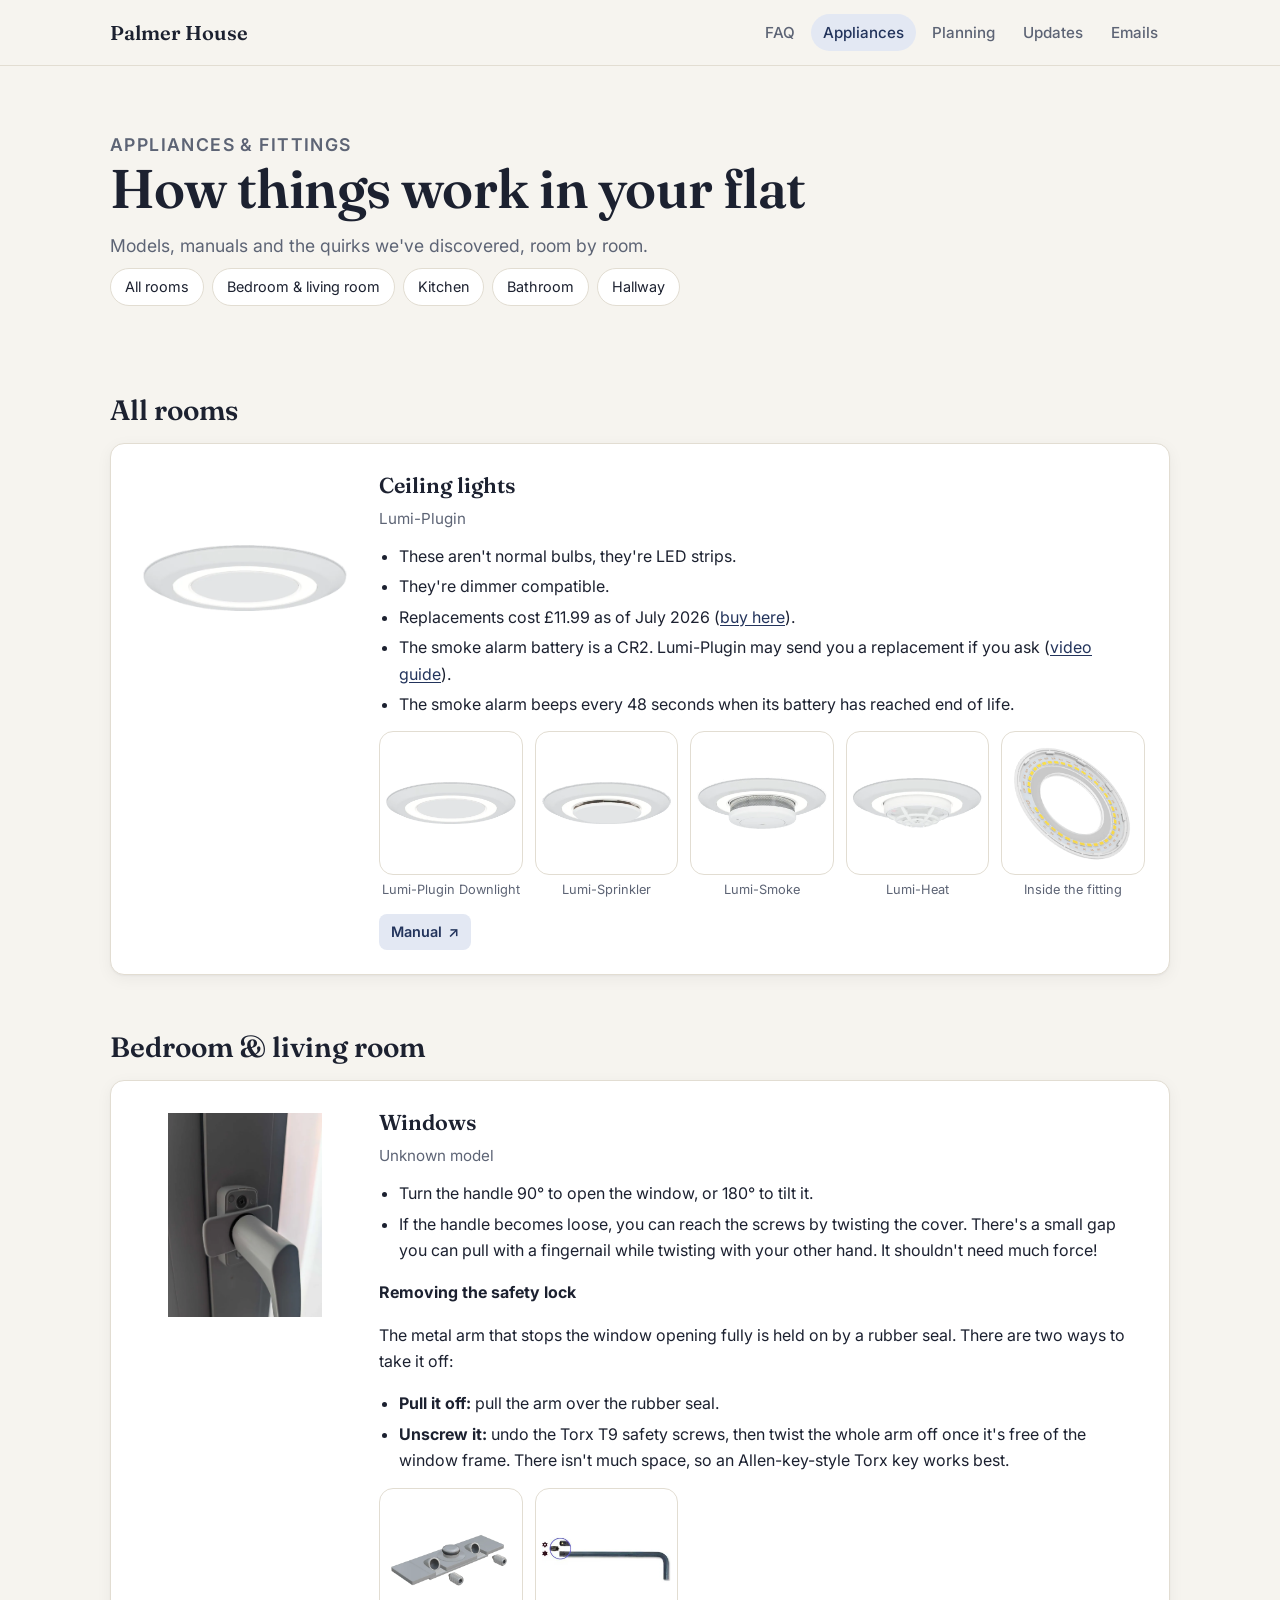
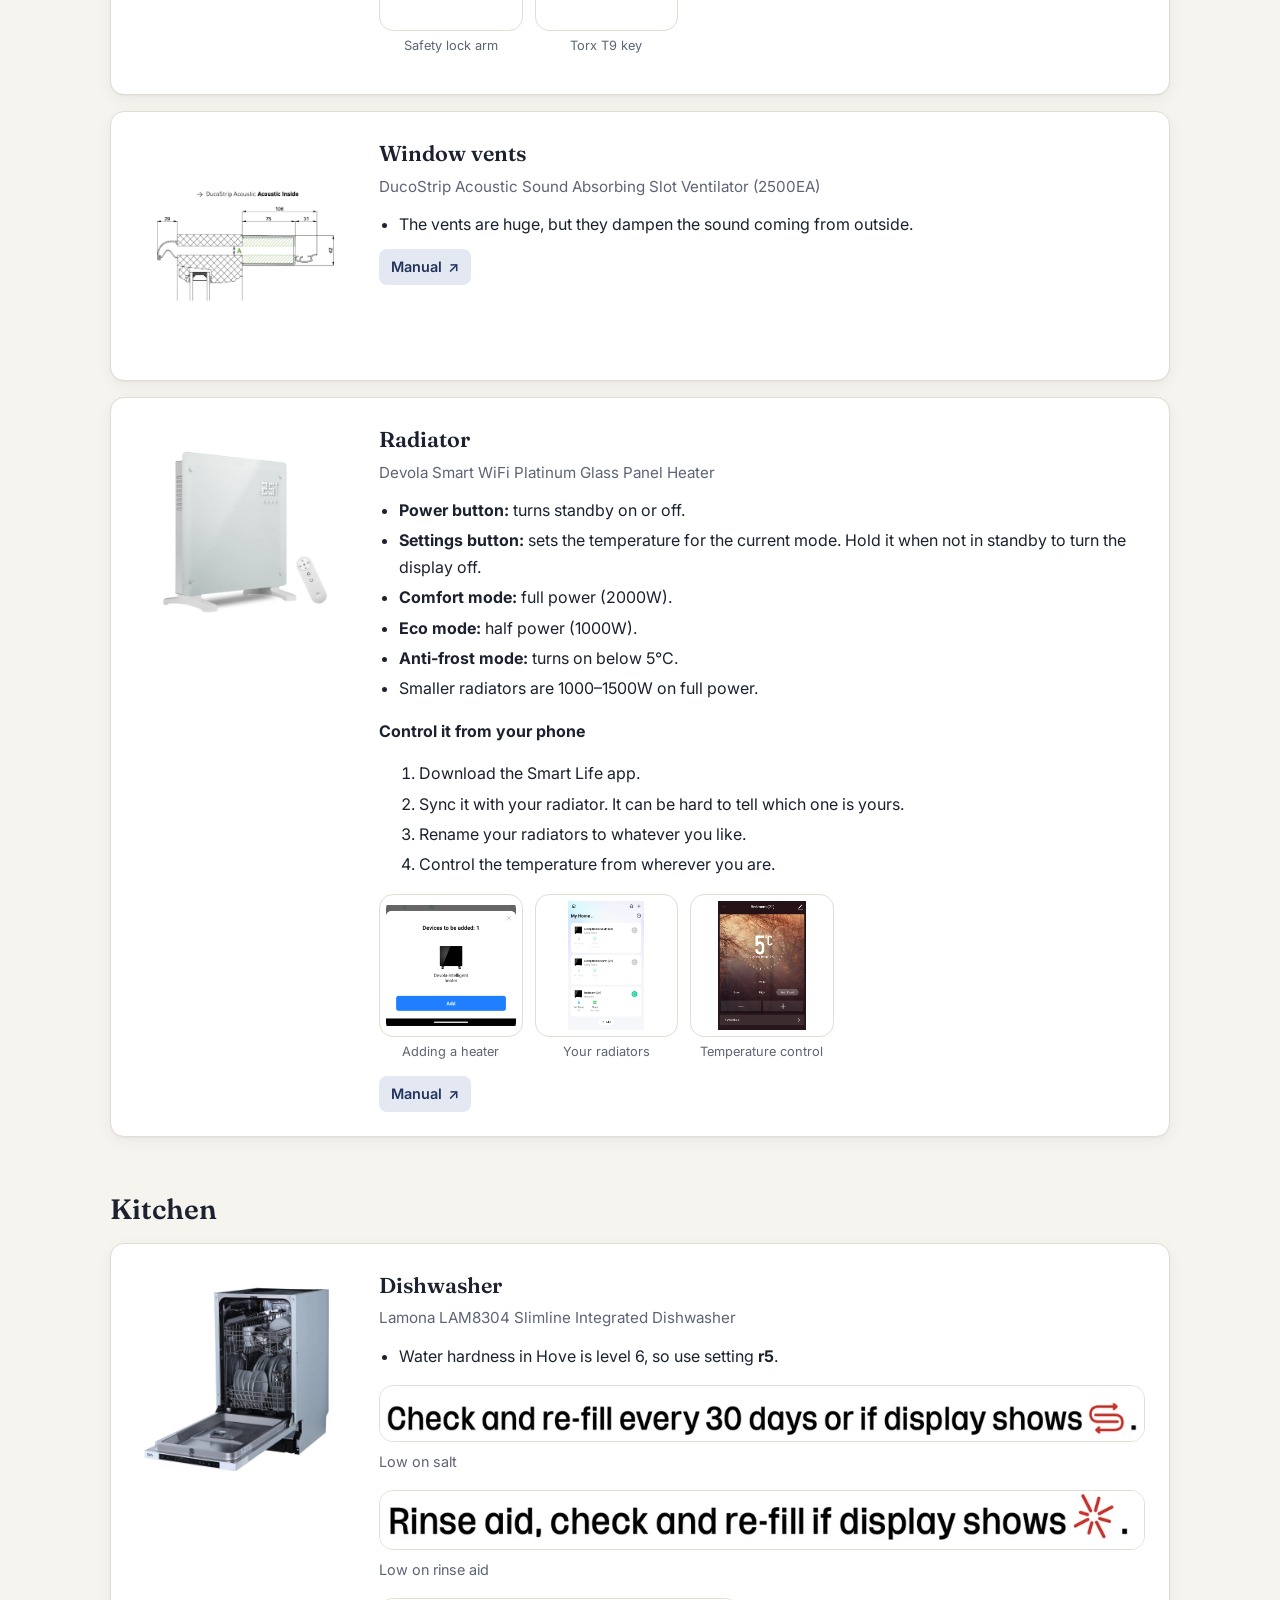
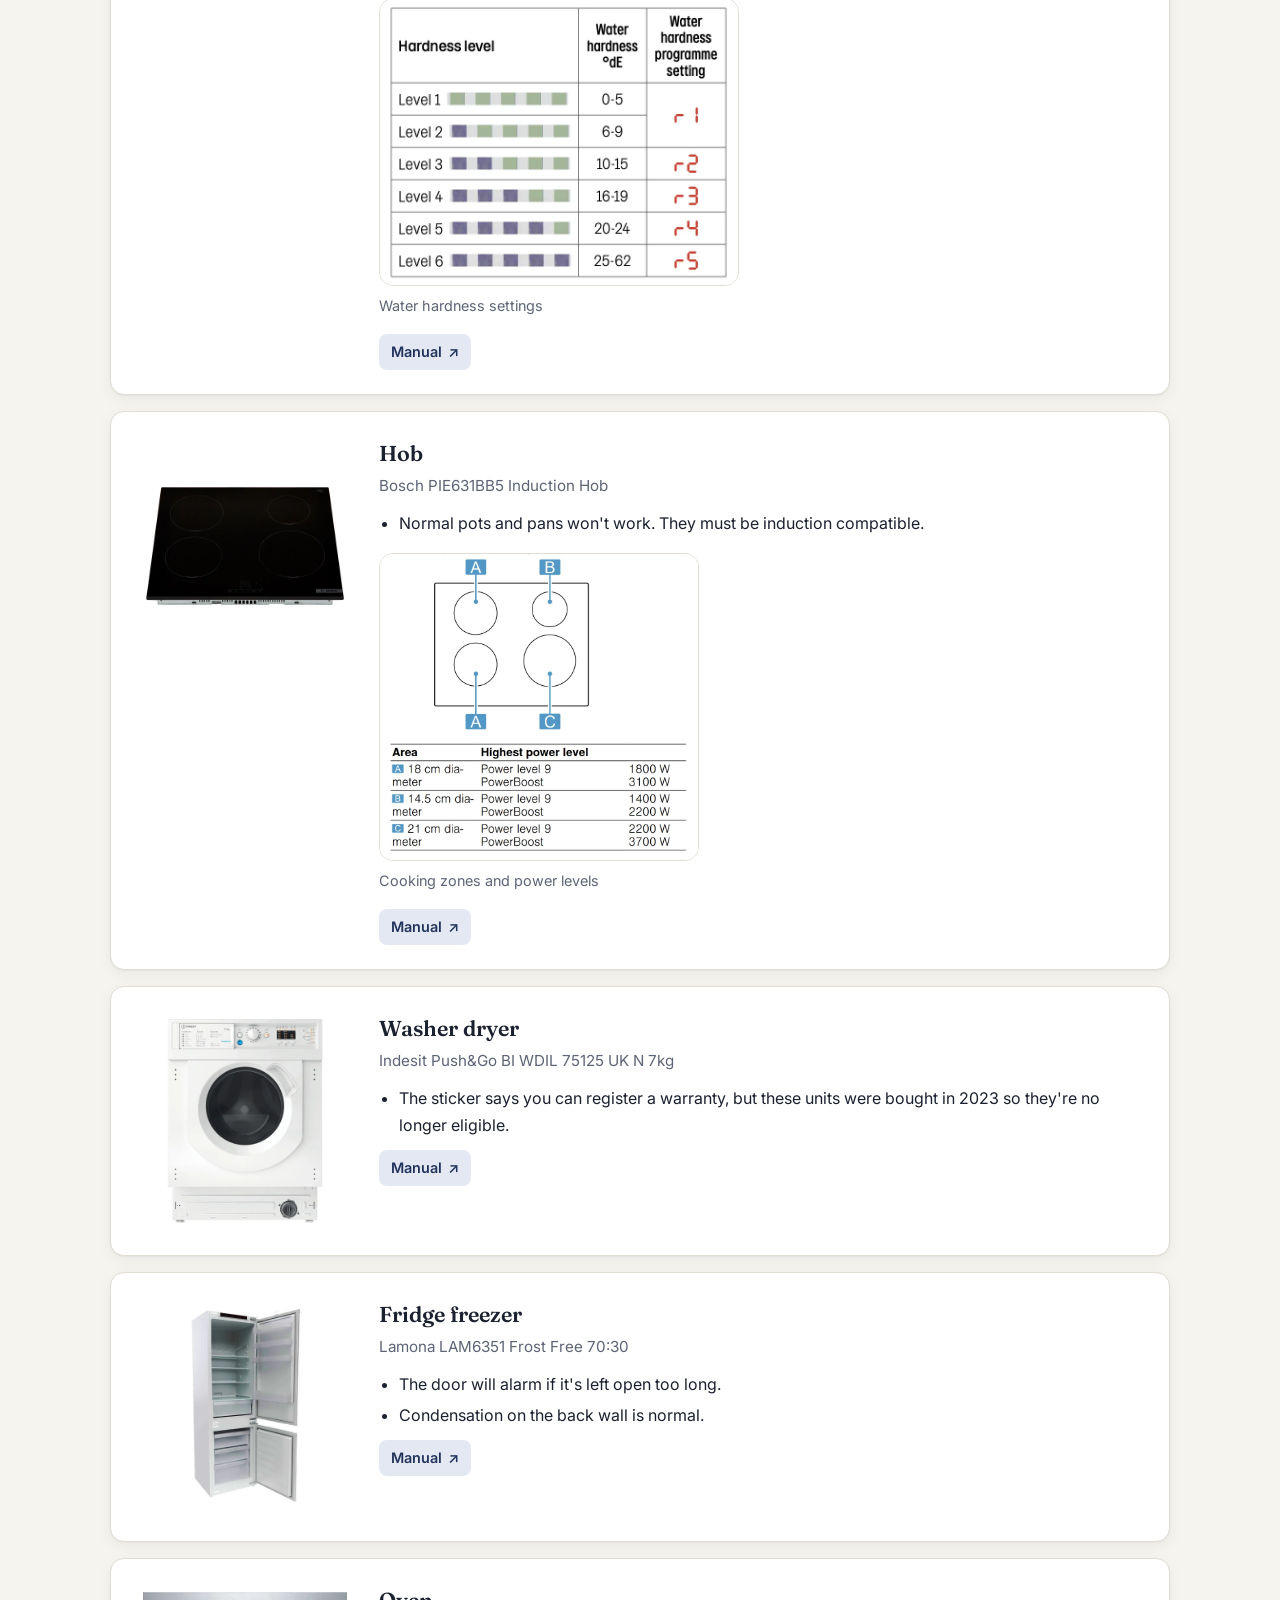
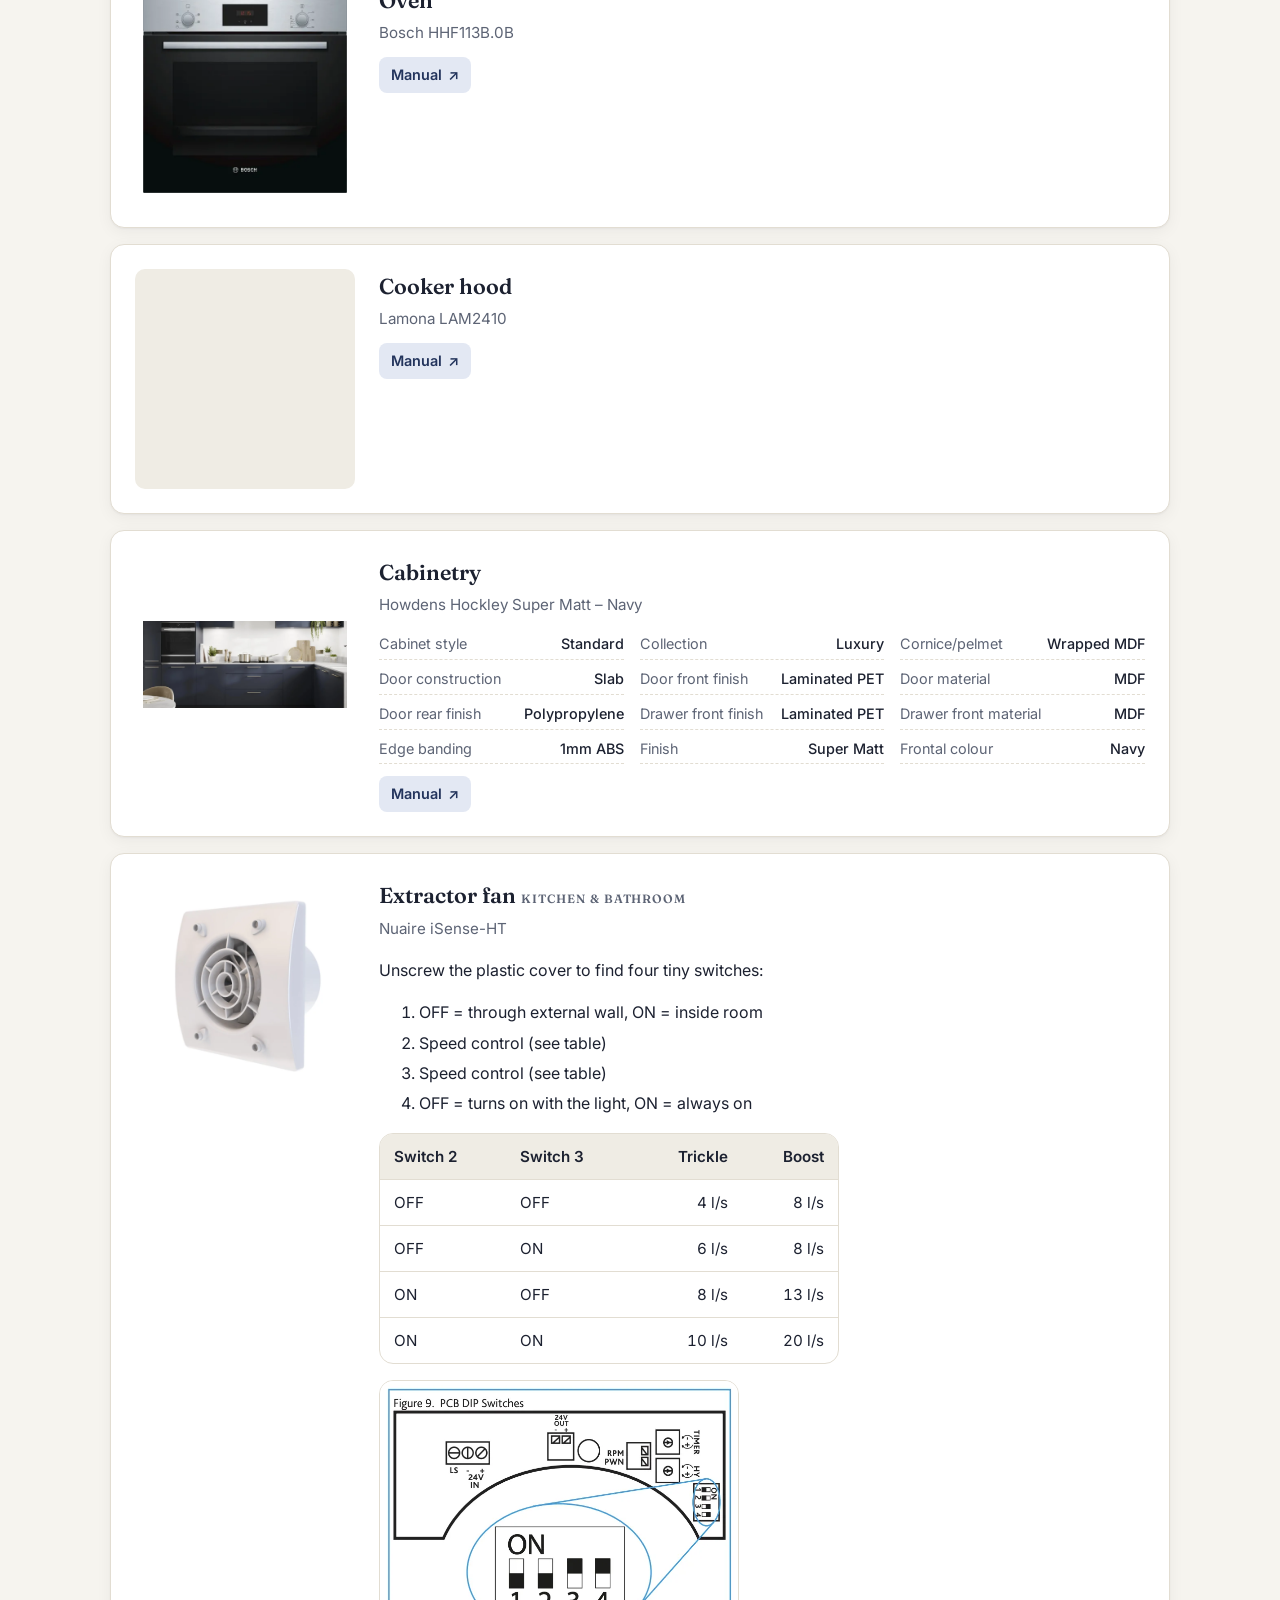
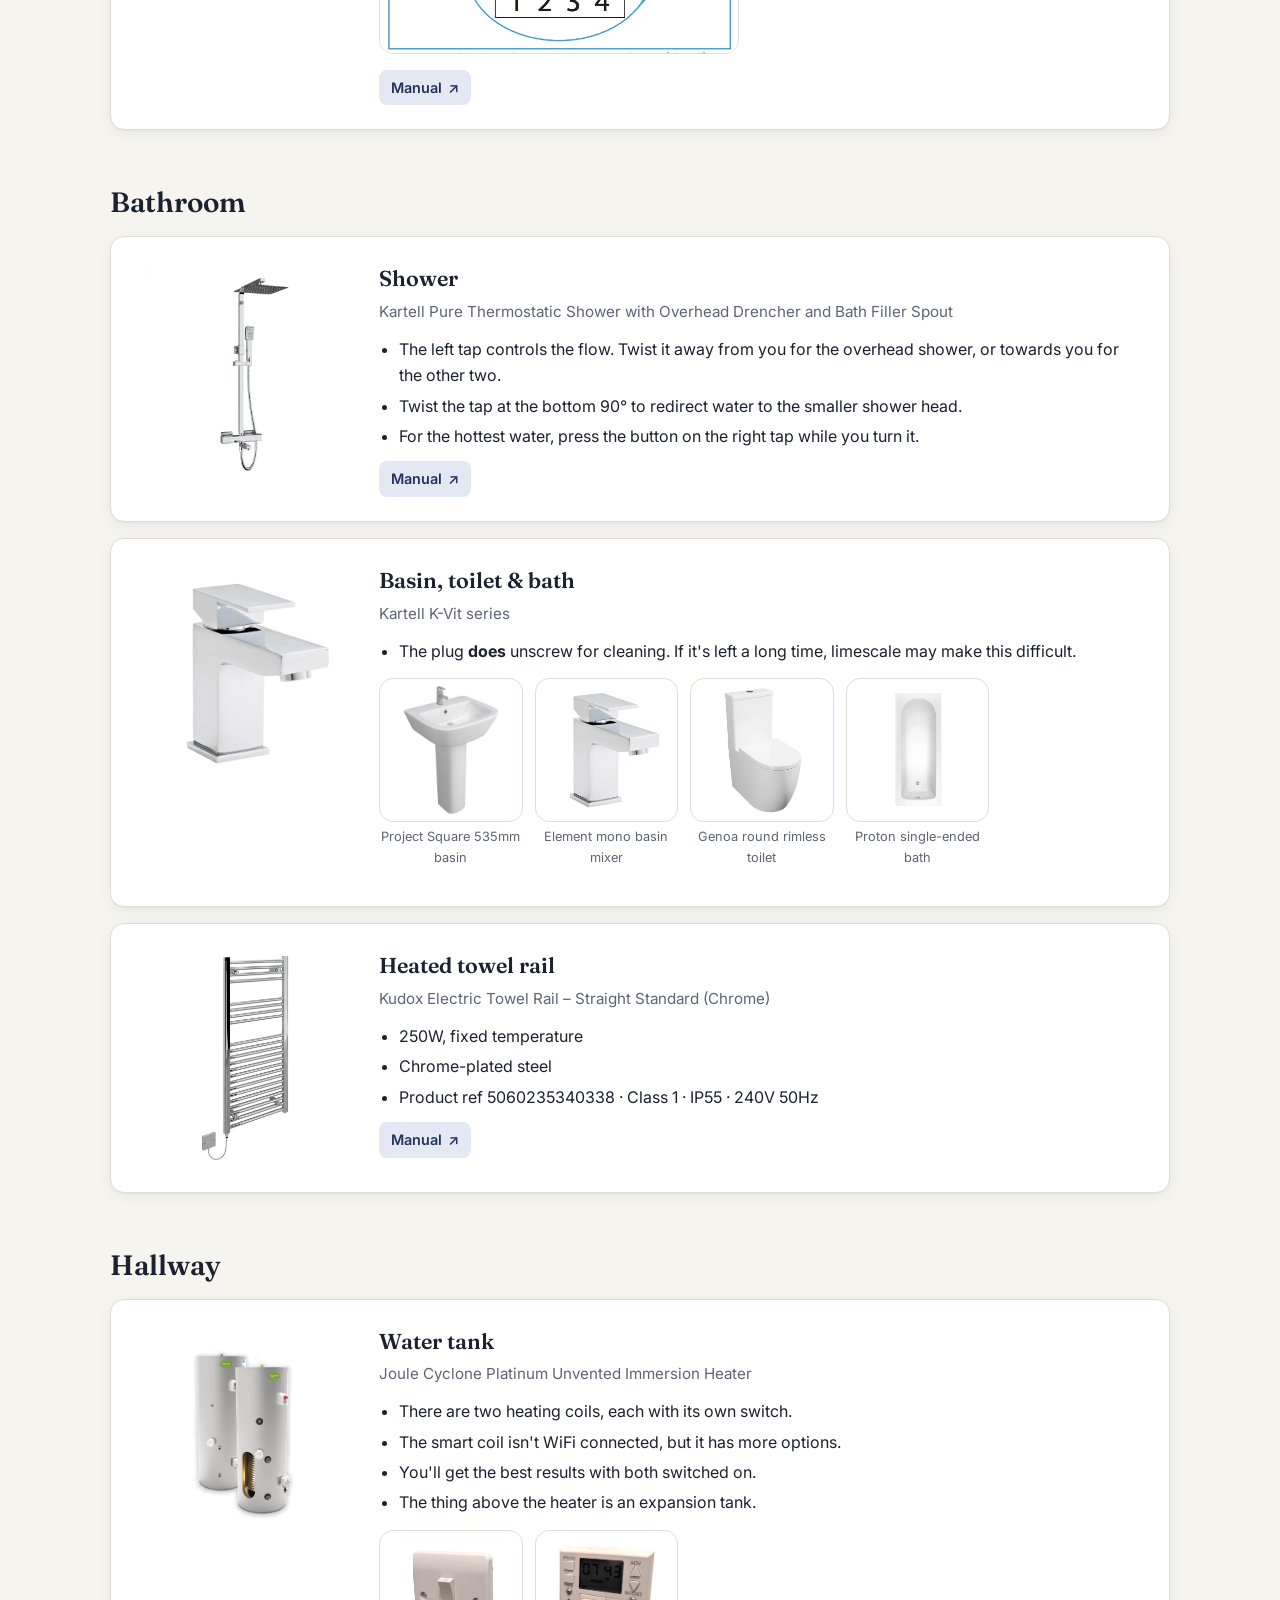
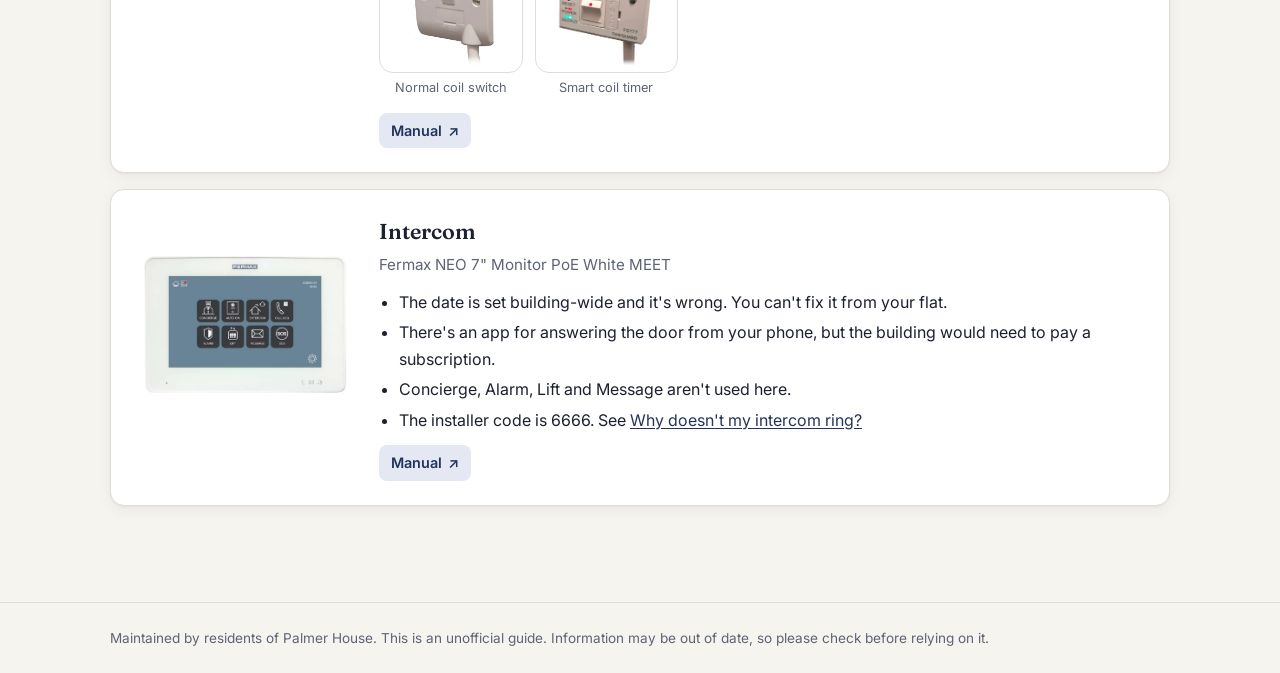
==== appliances.html @ 8bed0e45 "Palmer House residents' guide Static site for GitHub Pages: home page with top questions, FAQ, appli" ====
<!doctype html>
<html lang="en-GB">
<head>
  <meta charset="utf-8">
  <meta name="viewport" content="width=device-width, initial-scale=1">
  <title>Appliances · Palmer House</title>
  <meta name="description" content="Manuals, models and tips for the appliances and fittings in Palmer House flats.">
  <link rel="preconnect" href="https://fonts.googleapis.com">
  <link rel="preconnect" href="https://fonts.gstatic.com" crossorigin>
  <link href="https://fonts.googleapis.com/css2?family=Fraunces:opsz,wght@9..144,600&family=Inter:wght@400;500;600;700&display=swap" rel="stylesheet">
  <link rel="stylesheet" href="assets/style.css">
</head>
<body>
  <header class="site-header">
    <div class="inner">
      <a class="brand" href="./">Palmer House</a>
      <nav class="site-nav">
        <a href="faq">FAQ</a>
        <a href="appliances" aria-current="page">Appliances</a>
        <a href="planning">Planning</a>
        <a href="updates">Updates</a>
        <a href="emails/">Emails</a>
      </nav>
    </div>
  </header>

  <main>
    <section class="hero">
      <p class="eyebrow">Appliances &amp; fittings</p>
      <h1>How things work in your flat</h1>
      <p>Models, manuals and the quirks we've discovered, room by room.</p>
      <ul class="room-nav">
        <li><a href="#all-rooms">All rooms</a></li>
        <li><a href="#bedroom-living">Bedroom &amp; living room</a></li>
        <li><a href="#kitchen">Kitchen</a></li>
        <li><a href="#bathroom">Bathroom</a></li>
        <li><a href="#hallway">Hallway</a></li>
      </ul>
    </section>

    <!-- ============ ALL ROOMS ============ -->
    <h2 id="all-rooms">All rooms</h2>

    <article class="appliance" id="ceiling-lights">
      <div class="media"><img src="assets/img/light-downlight.webp" alt="Lumi-Plugin downlight" loading="lazy"></div>
      <div>
        <h3>Ceiling lights</h3>
        <p class="model">Lumi-Plugin</p>
        <ul>
          <li>These aren't normal bulbs, they're LED strips.</li>
          <li>They're dimmer compatible.</li>
          <li>Replacements cost £11.99 as of July 2026 (<a href="https://shop.lumi-plugin.com/product/light-source-replacement/">buy here</a>).</li>
          <li>The smoke alarm battery is a CR2. Lumi-Plugin may send you a replacement if you ask (<a href="https://www.youtube.com/shorts/i-qaKpIAzuc">video guide</a>).</li>
          <li>The smoke alarm beeps every 48 seconds when its battery has reached end of life.</li>
        </ul>
        <div class="thumbs">
          <figure><img src="assets/img/light-downlight.webp" alt="" loading="lazy"><figcaption>Lumi-Plugin Downlight</figcaption></figure>
          <figure><img src="assets/img/light-sprinkler.webp" alt="" loading="lazy"><figcaption>Lumi-Sprinkler</figcaption></figure>
          <figure><img src="assets/img/light-smoke.webp" alt="" loading="lazy"><figcaption>Lumi-Smoke</figcaption></figure>
          <figure><img src="assets/img/light-heat.webp" alt="" loading="lazy"><figcaption>Lumi-Heat</figcaption></figure>
          <figure><img src="assets/img/light-inside.webp" alt="" loading="lazy"><figcaption>Inside the fitting</figcaption></figure>
        </div>
        <a class="manual" href="assets/manuals/lumi-plugin-quick-start.pdf">Manual</a>
      </div>
    </article>

    <!-- ============ BEDROOM & LIVING ============ -->
    <h2 id="bedroom-living">Bedroom &amp; living room</h2>

    <article class="appliance" id="windows">
      <div class="media"><img src="assets/img/window-handle.webp" alt="Window handle" loading="lazy"></div>
      <div>
        <h3>Windows</h3>
        <p class="model">Unknown model</p>
        <ul>
          <li>Turn the handle 90° to open the window, or 180° to tilt it.</li>
          <li>If the handle becomes loose, you can reach the screws by twisting the cover. There's a small gap you can pull with a fingernail while twisting with your other hand. It shouldn't need much force!</li>
        </ul>
        <p id="window-locks"><strong>Removing the safety lock</strong></p>
        <p>The metal arm that stops the window opening fully is held on by a rubber seal. There are two ways to take it off:</p>
        <ul>
          <li><strong>Pull it off:</strong> pull the arm over the rubber seal.</li>
          <li><strong>Unscrew it:</strong> undo the Torx T9 safety screws, then twist the whole arm off once it's free of the window frame. There isn't much space, so an Allen-key-style Torx key works best.</li>
        </ul>
        <div class="thumbs">
          <figure><img src="assets/img/window-lock.webp" alt="" loading="lazy"><figcaption>Safety lock arm</figcaption></figure>
          <figure><img src="assets/img/window-lock-key.webp" alt="" loading="lazy"><figcaption>Torx T9 key</figcaption></figure>
        </div>
      </div>
    </article>

    <article class="appliance" id="vents">
      <div class="media"><img src="assets/img/vent-section.webp" alt="DucoStrip vent cross-section" loading="lazy"></div>
      <div>
        <h3>Window vents</h3>
        <p class="model">DucoStrip Acoustic Sound Absorbing Slot Ventilator (2500EA)</p>
        <ul>
          <li>The vents are huge, but they dampen the sound coming from outside.</li>
        </ul>
        <a class="manual" href="assets/manuals/duco-window-ventilation.pdf">Manual</a>
      </div>
    </article>

    <article class="appliance" id="radiator">
      <div class="media"><img src="assets/img/radiator.webp" alt="Devola glass panel heater" loading="lazy"></div>
      <div>
        <h3>Radiator</h3>
        <p class="model">Devola Smart WiFi Platinum Glass Panel Heater</p>
        <ul>
          <li><strong>Power button:</strong> turns standby on or off.</li>
          <li><strong>Settings button:</strong> sets the temperature for the current mode. Hold it when not in standby to turn the display off.</li>
          <li><strong>Comfort mode:</strong> full power (2000W).</li>
          <li><strong>Eco mode:</strong> half power (1000W).</li>
          <li><strong>Anti-frost mode:</strong> turns on below 5°C.</li>
          <li>Smaller radiators are 1000–1500W on full power.</li>
        </ul>
        <p><strong>Control it from your phone</strong></p>
        <ol>
          <li>Download the Smart Life app.</li>
          <li>Sync it with your radiator. It can be hard to tell which one is yours.</li>
          <li>Rename your radiators to whatever you like.</li>
          <li>Control the temperature from wherever you are.</li>
        </ol>
        <div class="thumbs">
          <figure><img src="assets/img/radiator-app-add.webp" alt="" loading="lazy"><figcaption>Adding a heater</figcaption></figure>
          <figure><img src="assets/img/radiator-app-list.webp" alt="" loading="lazy"><figcaption>Your radiators</figcaption></figure>
          <figure><img src="assets/img/radiator-app-control.webp" alt="" loading="lazy"><figcaption>Temperature control</figcaption></figure>
        </div>
        <a class="manual" href="assets/manuals/devola-panel-heater.pdf">Manual</a>
      </div>
    </article>

    <!-- ============ KITCHEN ============ -->
    <h2 id="kitchen">Kitchen</h2>

    <article class="appliance" id="dishwasher">
      <div class="media"><img src="assets/img/dishwasher.webp" alt="Lamona slimline dishwasher" loading="lazy"></div>
      <div>
        <h3>Dishwasher</h3>
        <p class="model">Lamona LAM8304 Slimline Integrated Dishwasher</p>
        <ul>
          <li>Water hardness in Hove is level 6, so use setting <strong>r5</strong>.</li>
        </ul>
        <figure><img src="assets/img/dishwasher-salt.webp" alt="Salt indicator: check and refill every 30 days or if the display shows the salt symbol" loading="lazy"><figcaption>Low on salt</figcaption></figure>
        <figure><img src="assets/img/dishwasher-rinse-aid.webp" alt="Rinse aid indicator: check and refill if the display shows the rinse aid symbol" loading="lazy"><figcaption>Low on rinse aid</figcaption></figure>
        <figure><img src="assets/img/dishwasher-hardness.webp" alt="Water hardness table: level 6 corresponds to setting r5" loading="lazy" style="max-width:360px"><figcaption>Water hardness settings</figcaption></figure>
        <a class="manual" href="assets/manuals/lamona-lam8304-dishwasher.pdf">Manual</a>
      </div>
    </article>

    <article class="appliance" id="hob">
      <div class="media"><img src="assets/img/hob.webp" alt="Bosch induction hob" loading="lazy"></div>
      <div>
        <h3>Hob</h3>
        <p class="model">Bosch PIE631BB5 Induction Hob</p>
        <ul>
          <li>Normal pots and pans won't work. They must be induction compatible.</li>
        </ul>
        <figure><img src="assets/img/hob-zones.webp" alt="Hob cooking zones and their maximum power levels" loading="lazy" style="max-width:320px"><figcaption>Cooking zones and power levels</figcaption></figure>
        <a class="manual" href="assets/manuals/bosch-pie631bb5-hob.pdf">Manual</a>
      </div>
    </article>

    <article class="appliance" id="washer-dryer">
      <div class="media"><img src="assets/img/washer-dryer.webp" alt="Indesit integrated washer dryer" loading="lazy"></div>
      <div>
        <h3>Washer dryer</h3>
        <p class="model">Indesit Push&amp;Go BI WDIL 75125 UK N 7kg</p>
        <ul>
          <li>The sticker says you can register a warranty, but these units were bought in 2023 so they're no longer eligible.</li>
        </ul>
        <a class="manual" href="assets/manuals/indesit-bi-wdil-75125-washer-dryer.pdf">Manual</a>
      </div>
    </article>

    <article class="appliance" id="fridge-freezer">
      <div class="media"><img src="assets/img/fridge-freezer.webp" alt="Lamona fridge freezer" loading="lazy"></div>
      <div>
        <h3>Fridge freezer</h3>
        <p class="model">Lamona LAM6351 Frost Free 70:30</p>
        <ul>
          <li>The door will alarm if it's left open too long.</li>
          <li>Condensation on the back wall is normal.</li>
        </ul>
        <a class="manual" href="assets/manuals/lamona-lam6351-fridge-freezer.pdf">Manual</a>
      </div>
    </article>

    <article class="appliance" id="oven">
      <div class="media"><img src="assets/img/oven.webp" alt="Bosch built-in oven" loading="lazy"></div>
      <div>
        <h3>Oven</h3>
        <p class="model">Bosch HHF113B.0B</p>
        <a class="manual" href="assets/manuals/bosch-hhf113b-oven.pdf">Manual</a>
      </div>
    </article>

    <article class="appliance" id="cooker-hood">
      <div class="media"></div>
      <div>
        <h3>Cooker hood</h3>
        <p class="model">Lamona LAM2410</p>
        <a class="manual" href="assets/manuals/lamona-lam2410-cooker-hood.pdf">Manual</a>
      </div>
    </article>

    <article class="appliance" id="cabinetry">
      <div class="media"><img src="assets/img/cabinetry.webp" alt="Navy Howdens Hockley kitchen" loading="lazy"></div>
      <div>
        <h3>Cabinetry</h3>
        <p class="model">Howdens Hockley Super Matt – Navy</p>
        <dl class="specs">
          <div><dt>Cabinet style</dt><dd>Standard</dd></div>
          <div><dt>Collection</dt><dd>Luxury</dd></div>
          <div><dt>Cornice/pelmet</dt><dd>Wrapped MDF</dd></div>
          <div><dt>Door construction</dt><dd>Slab</dd></div>
          <div><dt>Door front finish</dt><dd>Laminated PET</dd></div>
          <div><dt>Door material</dt><dd>MDF</dd></div>
          <div><dt>Door rear finish</dt><dd>Polypropylene</dd></div>
          <div><dt>Drawer front finish</dt><dd>Laminated PET</dd></div>
          <div><dt>Drawer front material</dt><dd>MDF</dd></div>
          <div><dt>Edge banding</dt><dd>1mm ABS</dd></div>
          <div><dt>Finish</dt><dd>Super Matt</dd></div>
          <div><dt>Frontal colour</dt><dd>Navy</dd></div>
        </dl>
        <a class="manual" href="assets/manuals/howdens-hockley-cabinetry.pdf">Manual</a>
      </div>
    </article>

    <article class="appliance" id="extractor-fan">
      <div class="media"><img src="assets/img/extractor-fan.webp" alt="Nuaire extractor fan" loading="lazy"></div>
      <div>
        <h3>Extractor fan <span class="eyebrow">kitchen &amp; bathroom</span></h3>
        <p class="model">Nuaire iSense-HT</p>
        <p>Unscrew the plastic cover to find four tiny switches:</p>
        <ol>
          <li>OFF = through external wall, ON = inside room</li>
          <li>Speed control (see table)</li>
          <li>Speed control (see table)</li>
          <li>OFF = turns on with the light, ON = always on</li>
        </ol>
        <div class="table-wrap" style="max-width:460px;margin:12px 0">
          <table>
            <thead><tr><th>Switch 2</th><th>Switch 3</th><th class="num">Trickle</th><th class="num">Boost</th></tr></thead>
            <tbody>
              <tr><td>OFF</td><td>OFF</td><td class="num">4 l/s</td><td class="num">8 l/s</td></tr>
              <tr><td>OFF</td><td>ON</td><td class="num">6 l/s</td><td class="num">8 l/s</td></tr>
              <tr><td>ON</td><td>OFF</td><td class="num">8 l/s</td><td class="num">13 l/s</td></tr>
              <tr><td>ON</td><td>ON</td><td class="num">10 l/s</td><td class="num">20 l/s</td></tr>
            </tbody>
          </table>
        </div>
        <figure><img src="assets/img/extractor-switches.webp" alt="Diagram of the four DIP switches on the fan's circuit board" loading="lazy" style="max-width:360px"></figure>
        <a class="manual" href="assets/manuals/nuaire-isense-ht-extractor-fan.pdf">Manual</a>
      </div>
    </article>

    <!-- ============ BATHROOM ============ -->
    <h2 id="bathroom">Bathroom</h2>

    <article class="appliance" id="shower">
      <div class="media"><img src="assets/img/shower.webp" alt="Kartell thermostatic shower" loading="lazy"></div>
      <div>
        <h3>Shower</h3>
        <p class="model">Kartell Pure Thermostatic Shower with Overhead Drencher and Bath Filler Spout</p>
        <ul>
          <li>The left tap controls the flow. Twist it away from you for the overhead shower, or towards you for the other two.</li>
          <li>Twist the tap at the bottom 90° to redirect water to the smaller shower head.</li>
          <li>For the hottest water, press the button on the right tap while you turn it.</li>
        </ul>
        <a class="manual" href="assets/manuals/kartell-pure-shower.pdf">Manual</a>
      </div>
    </article>

    <article class="appliance" id="sanitaryware">
      <div class="media"><img src="assets/img/basin-mixer.webp" alt="Kartell basin mixer tap" loading="lazy"></div>
      <div>
        <h3>Basin, toilet &amp; bath</h3>
        <p class="model">Kartell K-Vit series</p>
        <ul>
          <li>The plug <strong>does</strong> unscrew for cleaning. If it's left a long time, limescale may make this difficult.</li>
        </ul>
        <div class="thumbs">
          <figure><img src="assets/img/basin.webp" alt="" loading="lazy"><figcaption>Project Square 535mm basin</figcaption></figure>
          <figure><img src="assets/img/basin-mixer.webp" alt="" loading="lazy"><figcaption>Element mono basin mixer</figcaption></figure>
          <figure><img src="assets/img/toilet.webp" alt="" loading="lazy"><figcaption>Genoa round rimless toilet</figcaption></figure>
          <figure><img src="assets/img/bath.webp" alt="" loading="lazy"><figcaption>Proton single-ended bath</figcaption></figure>
        </div>
      </div>
    </article>

    <article class="appliance" id="towel-rail">
      <div class="media"><img src="assets/img/towel-rail.webp" alt="Kudox chrome towel rail" loading="lazy"></div>
      <div>
        <h3>Heated towel rail</h3>
        <p class="model">Kudox Electric Towel Rail – Straight Standard (Chrome)</p>
        <ul>
          <li>250W, fixed temperature</li>
          <li>Chrome-plated steel</li>
          <li>Product ref 5060235340338 · Class 1 · IP55 · 240V 50Hz</li>
        </ul>
        <a class="manual" href="assets/manuals/kudox-towel-rail.pdf">Manual</a>
      </div>
    </article>

    <!-- ============ HALLWAY ============ -->
    <h2 id="hallway">Hallway</h2>

    <article class="appliance" id="water-tank">
      <div class="media"><img src="assets/img/water-tank.webp" alt="Joule Cyclone unvented cylinder" loading="lazy"></div>
      <div>
        <h3>Water tank</h3>
        <p class="model">Joule Cyclone Platinum Unvented Immersion Heater</p>
        <ul>
          <li>There are two heating coils, each with its own switch.</li>
          <li>The smart coil isn't WiFi connected, but it has more options.</li>
          <li>You'll get the best results with both switched on.</li>
          <li>The thing above the heater is an expansion tank.</li>
        </ul>
        <div class="thumbs">
          <figure><img src="assets/img/water-tank-normal-coil.webp" alt="" loading="lazy"><figcaption>Normal coil switch</figcaption></figure>
          <figure><img src="assets/img/water-tank-smart-coil.webp" alt="" loading="lazy"><figcaption>Smart coil timer</figcaption></figure>
        </div>
        <a class="manual" href="assets/manuals/joule-cyclone-water-tank.pdf">Manual</a>
      </div>
    </article>

    <article class="appliance" id="intercom">
      <div class="media"><img src="assets/img/intercom.webp" alt="Fermax intercom monitor" loading="lazy"></div>
      <div>
        <h3>Intercom</h3>
        <p class="model">Fermax NEO 7" Monitor PoE White MEET</p>
        <ul>
          <li>The date is set building-wide and it's wrong. You can't fix it from your flat.</li>
          <li>There's an app for answering the door from your phone, but the building would need to pay a subscription.</li>
          <li>Concierge, Alarm, Lift and Message aren't used here.</li>
          <li>The installer code is 6666. See <a href="faq#intercom-ringing">Why doesn't my intercom ring?</a></li>
        </ul>
        <a class="manual" href="assets/manuals/fermax-neo-intercom.pdf">Manual</a>
      </div>
    </article>
  </main>

  <footer>
    <div class="inner">Maintained by residents of Palmer House. This is an unofficial guide. Information may be out of date, so please check before relying on it.</div>
  </footer>
</body>
</html>
---- assets/style.css ----
/* Palmer House — shared styles */
:root {
  --bg: #f6f4ef;
  --surface: #ffffff;
  --surface-2: #efece4;
  --text: #1c2130;
  --muted: #5d6475;
  --border: #e2ddd2;
  --accent: #23345c;       /* Hockley navy, as in the kitchens */
  --accent-soft: #e3e8f3;
  --warn-bg: #fff4e0;
  --warn-border: #f0c77a;
  --radius: 14px;
  --shadow: 0 1px 2px rgb(20 25 40 / 0.04), 0 4px 16px rgb(20 25 40 / 0.05);
  --serif: "Fraunces", Georgia, serif;
  --sans: "Inter", system-ui, -apple-system, "Segoe UI", sans-serif;
  color-scheme: light;
}
@media (prefers-color-scheme: dark) {
  :root {
    --bg: #12151d;
    --surface: #1a1e29;
    --surface-2: #222736;
    --text: #e8eaf0;
    --muted: #9aa1b2;
    --border: #2c3243;
    --accent: #9fb4e6;
    --accent-soft: #24304d;
    --warn-bg: #2e2617;
    --warn-border: #6d5629;
    --shadow: none;
    color-scheme: dark;
  }
}

* { box-sizing: border-box; }
html { scroll-behavior: smooth; scroll-padding-top: 80px; }
body {
  margin: 0;
  background: var(--bg);
  color: var(--text);
  font: 16px/1.65 var(--sans);
  -webkit-font-smoothing: antialiased;
}
img { max-width: 100%; height: auto; display: block; }
a { color: var(--accent); text-underline-offset: 2px; }
a:hover { text-decoration-thickness: 2px; }

/* Header / nav */
.site-header {
  position: sticky; top: 0; z-index: 10;
  background: color-mix(in srgb, var(--bg) 85%, transparent);
  backdrop-filter: blur(10px);
  border-bottom: 1px solid var(--border);
}
.site-header .inner {
  max-width: 1100px; margin: 0 auto; padding: 14px 20px;
  display: flex; align-items: center; justify-content: space-between; gap: 16px; flex-wrap: wrap;
}
.brand { font-family: var(--serif); font-weight: 600; font-size: 1.25rem; color: var(--text); text-decoration: none; }
.site-nav { display: flex; gap: 4px; flex-wrap: wrap; }
.site-nav a {
  padding: 6px 12px; border-radius: 999px; color: var(--muted);
  text-decoration: none; font-size: 0.95rem; font-weight: 500;
}
.site-nav a:hover { color: var(--text); background: var(--surface-2); }
.site-nav a[aria-current="page"] { color: var(--accent); background: var(--accent-soft); }

/* Layout */
main { max-width: 1100px; margin: 0 auto; padding: 0 20px 80px; }
.hero { padding: 64px 0 32px; }
.hero h1 { font-family: var(--serif); font-size: clamp(2.2rem, 5vw, 3.4rem); line-height: 1.1; margin: 0 0 12px; font-weight: 600; letter-spacing: -0.01em; }
.hero p { color: var(--muted); font-size: 1.1rem; max-width: 640px; margin: 0; }
h2 { font-family: var(--serif); font-size: 1.75rem; font-weight: 600; margin: 56px 0 16px; line-height: 1.2; }
h3 { font-size: 1.1rem; margin: 0 0 6px; }
.eyebrow { text-transform: uppercase; letter-spacing: 0.08em; font-size: 0.75rem; font-weight: 600; color: var(--muted); }

/* Cards & grids */
.grid { display: grid; gap: 16px; grid-template-columns: repeat(auto-fill, minmax(300px, 1fr)); }
.card {
  background: var(--surface); border: 1px solid var(--border); border-radius: var(--radius);
  padding: 22px; box-shadow: var(--shadow);
}
.card p { margin: 0 0 10px; }
.card p:last-child { margin-bottom: 0; }
.card ul { margin: 8px 0 0; padding-left: 20px; }

.quick-links { display: grid; gap: 12px; grid-template-columns: repeat(auto-fit, minmax(220px, 1fr)); margin-top: 28px; }
.quick-links a {
  display: block; padding: 18px 20px; border-radius: var(--radius);
  background: var(--surface); border: 1px solid var(--border); box-shadow: var(--shadow);
  color: var(--text); text-decoration: none; transition: transform .15s, border-color .15s;
}
.quick-links a:hover { transform: translateY(-2px); border-color: var(--accent); }
.quick-links strong { display: block; font-size: 1.05rem; }
.quick-links span { color: var(--muted); font-size: 0.9rem; }

.note {
  background: var(--warn-bg); border: 1px solid var(--warn-border); border-radius: 10px;
  padding: 12px 16px; font-size: 0.95rem; margin: 12px 0;
}

/* FAQ */
.faq { background: var(--surface); border: 1px solid var(--border); border-radius: var(--radius); box-shadow: var(--shadow); overflow: hidden; }
.faq details + details { border-top: 1px solid var(--border); }
.faq summary {
  list-style: none; cursor: pointer; padding: 18px 56px 18px 22px; position: relative;
  font-weight: 600; font-size: 1.05rem;
}
.faq summary::-webkit-details-marker { display: none; }
.faq summary::after {
  content: "+"; position: absolute; right: 22px; top: 50%; transform: translateY(-50%);
  font-size: 1.4rem; font-weight: 400; color: var(--muted); transition: transform .2s;
}
.faq details[open] summary::after { transform: translateY(-50%) rotate(45deg); }
.faq summary:hover { background: var(--surface-2); }
.faq summary:focus-visible { outline: 2px solid var(--accent); outline-offset: -2px; }
.faq-body { padding: 0 22px 18px; }
.faq-body p { margin: 0 0 10px; }
.faq-body p:last-child { margin-bottom: 0; }

figure { margin: 16px 0; }
figure img { border-radius: var(--radius); border: 1px solid var(--border); background: var(--surface); }
figcaption { color: var(--muted); font-size: 0.9rem; margin-top: 8px; }

/* Tables */
.table-wrap { overflow-x: auto; border: 1px solid var(--border); border-radius: var(--radius); background: var(--surface); }
table { width: 100%; border-collapse: collapse; font-size: 0.95rem; }
th, td { text-align: left; padding: 10px 14px; border-bottom: 1px solid var(--border); }
th { font-weight: 600; background: var(--surface-2); }
td.num, th.num { text-align: right; font-variant-numeric: tabular-nums; white-space: nowrap; }
tbody tr:last-child td { border-bottom: 0; }
tfoot td { font-weight: 700; background: var(--surface-2); border-bottom: 0; }

/* Appliances */
.room-nav { display: flex; gap: 8px; flex-wrap: wrap; margin: 8px 0 0; padding: 0; list-style: none; }
.room-nav a {
  display: inline-block; padding: 6px 14px; border-radius: 999px; font-size: 0.9rem;
  border: 1px solid var(--border); background: var(--surface); color: var(--text); text-decoration: none;
}
.room-nav a:hover { border-color: var(--accent); color: var(--accent); }

.appliance {
  display: grid; grid-template-columns: 220px 1fr; gap: 24px;
  background: var(--surface); border: 1px solid var(--border); border-radius: var(--radius);
  padding: 24px; margin-bottom: 16px; box-shadow: var(--shadow);
}
.appliance > .media img { background: #fff; border-radius: 10px; padding: 8px; aspect-ratio: 1; object-fit: contain; width: 100%; }
.appliance > .media:empty { background: var(--surface-2); border-radius: 10px; aspect-ratio: 1; }
.appliance h3 { font-family: var(--serif); font-size: 1.35rem; font-weight: 600; margin: 0; }
.appliance .model { color: var(--muted); margin: 2px 0 12px; font-size: 0.95rem; }
.appliance ul { margin: 0 0 12px; padding-left: 20px; }
.appliance li { margin-bottom: 4px; }
.manual {
  display: inline-flex; align-items: center; gap: 6px; font-size: 0.9rem; font-weight: 600;
  padding: 6px 12px; border-radius: 8px; background: var(--accent-soft); text-decoration: none;
}
.manual::after { content: "↗"; }
.thumbs { display: grid; grid-template-columns: repeat(auto-fill, minmax(130px, 1fr)); gap: 12px; margin: 14px 0; }
.thumbs figure { margin: 0; }
.thumbs img { background: #fff; aspect-ratio: 1; object-fit: contain; padding: 6px; width: 100%; }
.thumbs figcaption { font-size: 0.8rem; margin-top: 4px; text-align: center; }
.specs { display: grid; grid-template-columns: repeat(auto-fill, minmax(180px, 1fr)); gap: 4px 16px; margin: 0 0 12px; font-size: 0.9rem; }
.specs div { display: flex; justify-content: space-between; gap: 8px; border-bottom: 1px dashed var(--border); padding: 3px 0; }
.specs dt { color: var(--muted); }
.specs dd { margin: 0; font-weight: 500; text-align: right; }

/* Timeline */
.timeline { list-style: none; padding: 0; margin: 0; border-left: 2px solid var(--border); }
.timeline > li { position: relative; padding: 0 0 28px 24px; }
.timeline > li::before {
  content: ""; position: absolute; left: -7px; top: 6px; width: 12px; height: 12px;
  border-radius: 50%; background: var(--surface); border: 2px solid var(--accent);
}
.timeline time { display: block; font-weight: 600; font-size: 0.9rem; color: var(--accent); }
.timeline p { margin: 4px 0 0; }
.milestones .year { margin: 40px 0 16px; color: var(--muted); font-size: 1.1rem; }
.milestones .year:first-child { margin-top: 0; }
blockquote {
  margin: 8px 0 0; padding: 4px 0 4px 16px; border-left: 3px solid var(--border);
  color: var(--muted); font-style: italic;
}
/* Planning applications */
.lede { font-size: 1.1rem; font-weight: 500; margin: 0 0 8px; }
.apps { list-style: none; padding: 0; margin: 20px 0 0; border: 1px solid var(--border); border-radius: var(--radius); background: var(--surface); box-shadow: var(--shadow); }
.apps li { display: grid; grid-template-columns: 90px 1fr auto; gap: 16px; align-items: baseline; padding: 14px 20px; border-bottom: 1px solid var(--border); }
.apps li:last-child { border-bottom: 0; }
.apps time { color: var(--muted); font-size: 0.9rem; font-variant-numeric: tabular-nums; }
.apps a { font-weight: 500; }
.apps code { font-size: 0.8rem; color: var(--muted); background: var(--surface-2); padding: 2px 8px; border-radius: 6px; white-space: nowrap; }
@media (max-width: 640px) {
  .apps li { grid-template-columns: 1fr auto; gap: 2px 12px; }
  .apps a { grid-column: 1 / -1; grid-row: 2; }
}

/* Inbox */
.inbox { list-style: none; padding: 0; margin: 0; background: var(--surface); border: 1px solid var(--border); border-radius: var(--radius); box-shadow: var(--shadow); overflow: hidden; }
.inbox li + li { border-top: 1px solid var(--border); }
.inbox a {
  display: grid; grid-template-columns: 40px 220px 1fr auto; gap: 16px; align-items: center;
  padding: 14px 20px; color: var(--text); text-decoration: none; transition: background .15s;
}
.inbox a:hover { background: var(--surface-2); }
.inbox-from { font-weight: 600; white-space: nowrap; overflow: hidden; text-overflow: ellipsis; }
.inbox-count { color: var(--muted); font-weight: 400; font-size: 0.85rem; margin-left: 4px; }
.inbox-text { min-width: 0; white-space: nowrap; overflow: hidden; text-overflow: ellipsis; }
.inbox-text strong { font-weight: 600; }
.inbox-snippet { color: var(--muted); }
.inbox-date { color: var(--muted); font-size: 0.85rem; white-space: nowrap; }
@media (max-width: 720px) {
  .inbox a { grid-template-columns: 40px 1fr auto; grid-template-rows: auto auto; gap: 2px 12px; }
  .inbox .avatar { grid-row: 1 / 3; }
  .inbox-from { grid-column: 2; grid-row: 1; }
  .inbox-date { grid-column: 3; grid-row: 1; }
  .inbox-text { grid-column: 2 / 4; white-space: normal; display: -webkit-box; -webkit-line-clamp: 2; -webkit-box-orient: vertical; }
}

/* Email threads */
.email-page { padding-top: 32px; }
.back-link { display: inline-block; margin-bottom: 20px; font-weight: 500; text-decoration: none; }
.thread-subject { font-family: var(--serif); font-weight: 600; line-height: 1.2; }
.thread { max-width: 780px; }
.thread + .thread { margin-top: 56px; }
.thread-subject { margin: 0 0 4px; font-size: 1.5rem; }
.thread-meta { color: var(--muted); font-size: 0.9rem; margin: 0 0 16px; }
.message {
  background: var(--surface); border: 1px solid var(--border); border-radius: var(--radius);
  box-shadow: var(--shadow); overflow: hidden;
}
.message + .message { margin-top: 12px; }
.message-head {
  display: flex; align-items: center; gap: 12px; padding: 16px 20px;
  border-bottom: 1px solid var(--border); background: var(--surface-2);
}
.message-who { flex: 1; min-width: 0; }
.message-who p { margin: 0; line-height: 1.35; }
.message-role { color: var(--muted); font-size: 0.85rem; font-weight: 400; }
.message-to { color: var(--muted); font-size: 0.85rem; }
.message-date { color: var(--muted); font-size: 0.85rem; white-space: nowrap; }
.avatar {
  flex: none; width: 40px; height: 40px; border-radius: 50%;
  display: grid; place-items: center; font-weight: 600; font-size: 0.85rem;
  background: var(--accent); color: var(--surface);
}
.avatar-alt { background: #7a8b6f; color: #fff; }
.message-body { padding: 20px; }
.message-body p { margin: 0 0 14px; }
.message-body p:last-child { margin-bottom: 0; }
.signature { color: var(--muted); font-size: 0.95rem; }

footer { border-top: 1px solid var(--border); color: var(--muted); font-size: 0.85rem; }
footer .inner { max-width: 1100px; margin: 0 auto; padding: 24px 20px; }

@media (max-width: 640px) {
  .hero { padding: 40px 0 20px; }
  .appliance { grid-template-columns: 1fr; padding: 18px; }
  .appliance > .media img { max-width: 220px; }
  th, td { padding: 8px 10px; }
}
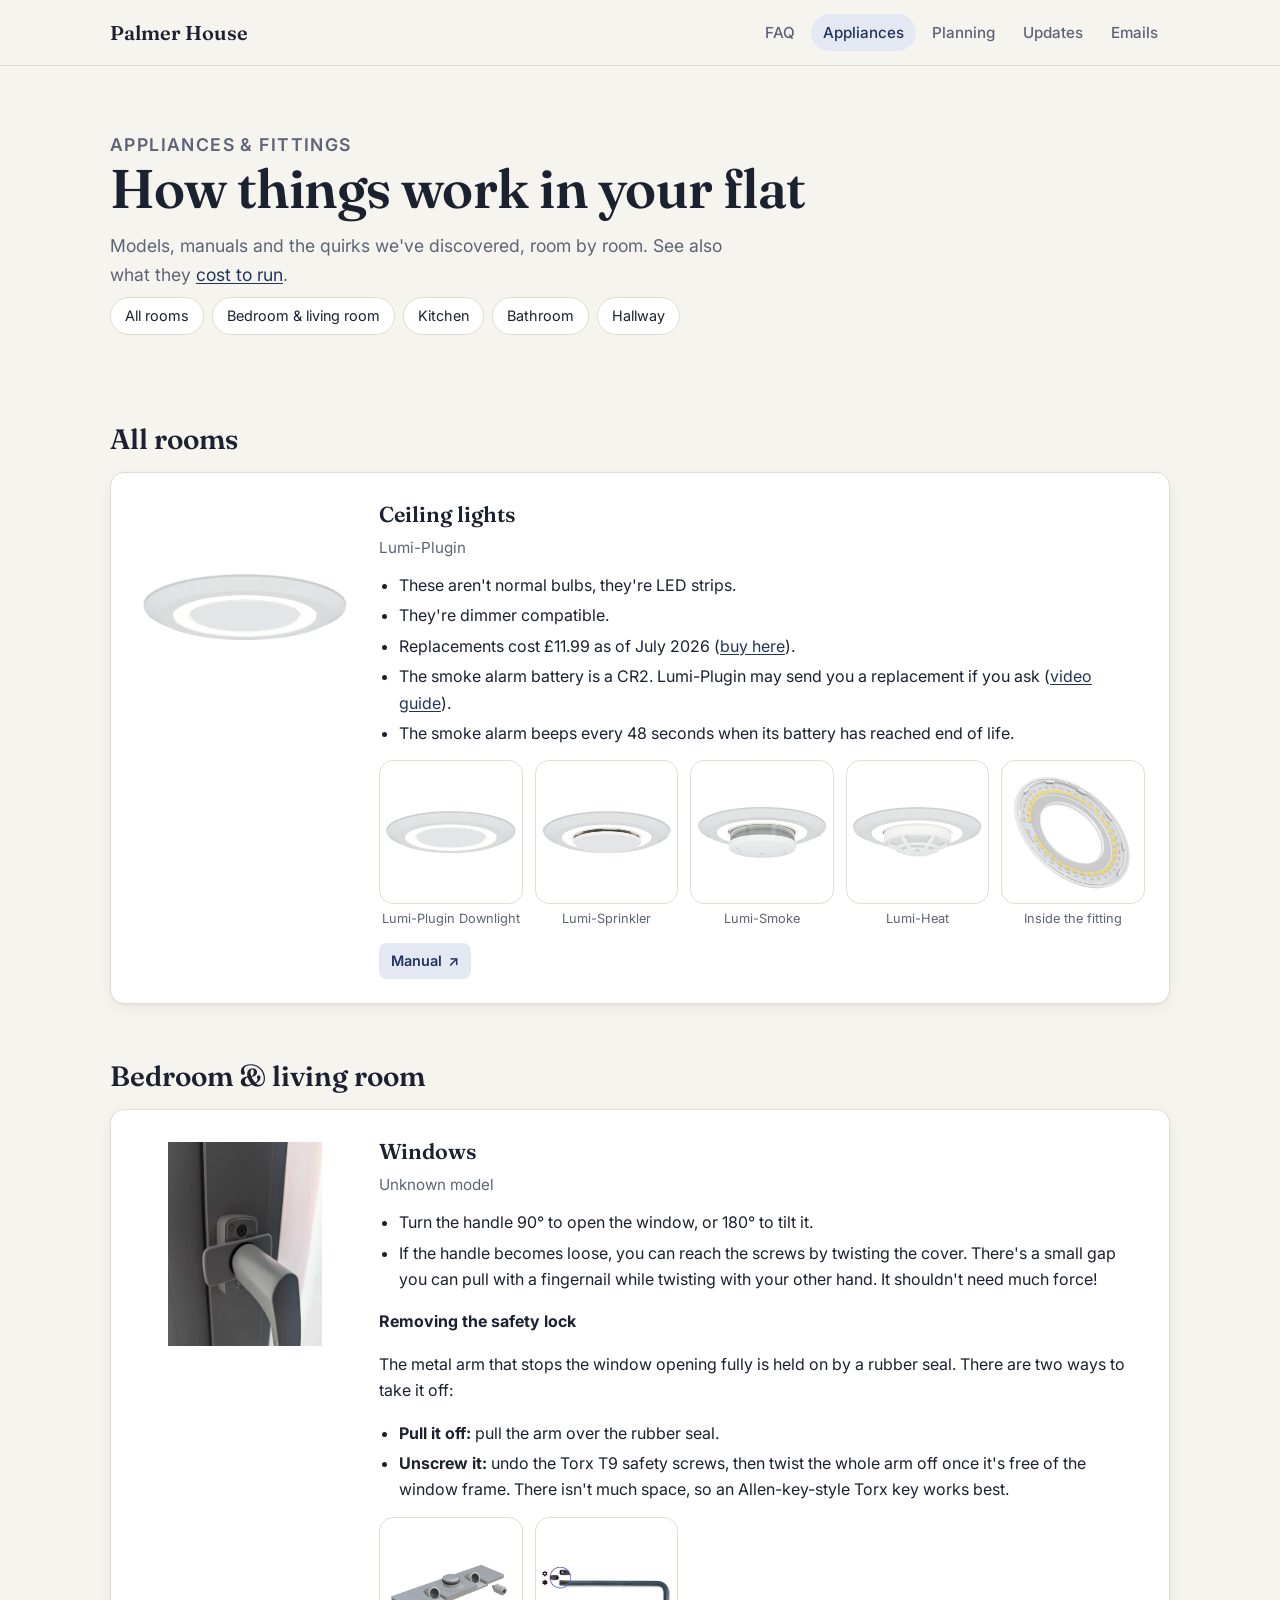
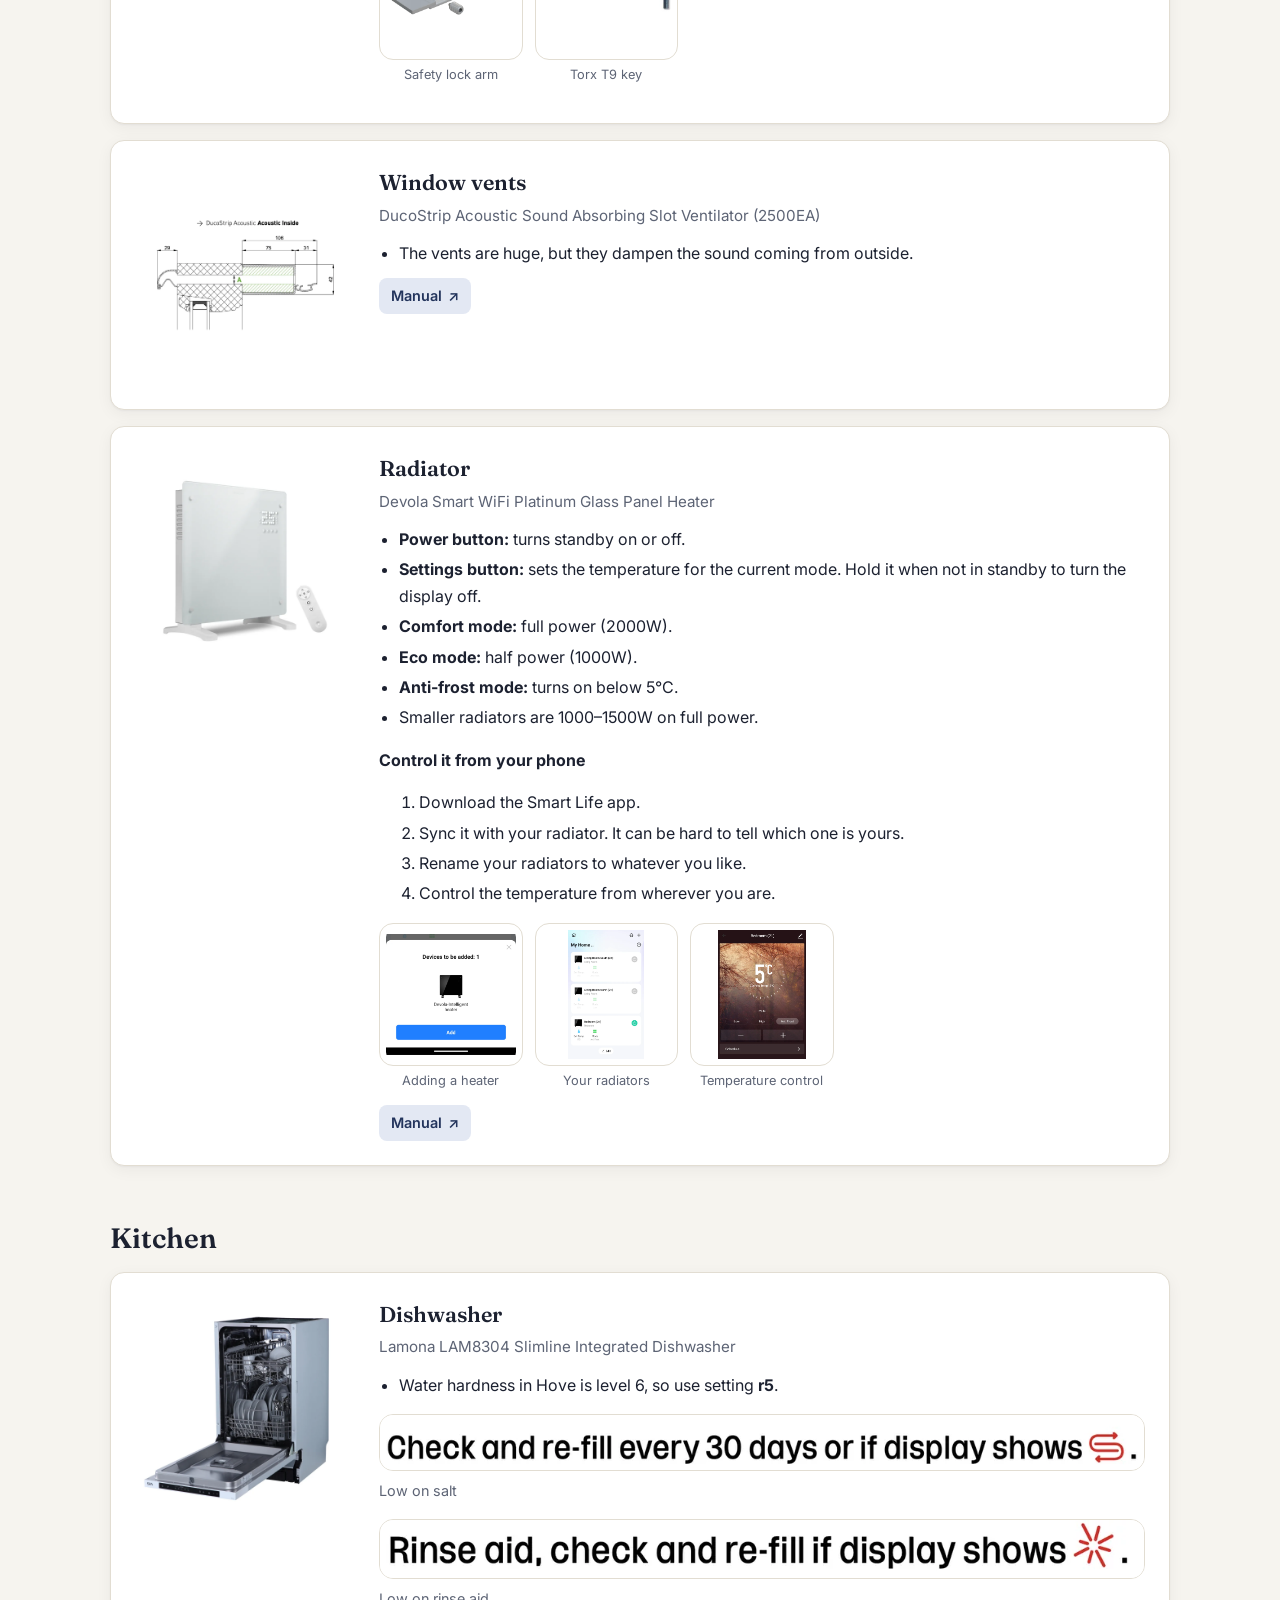
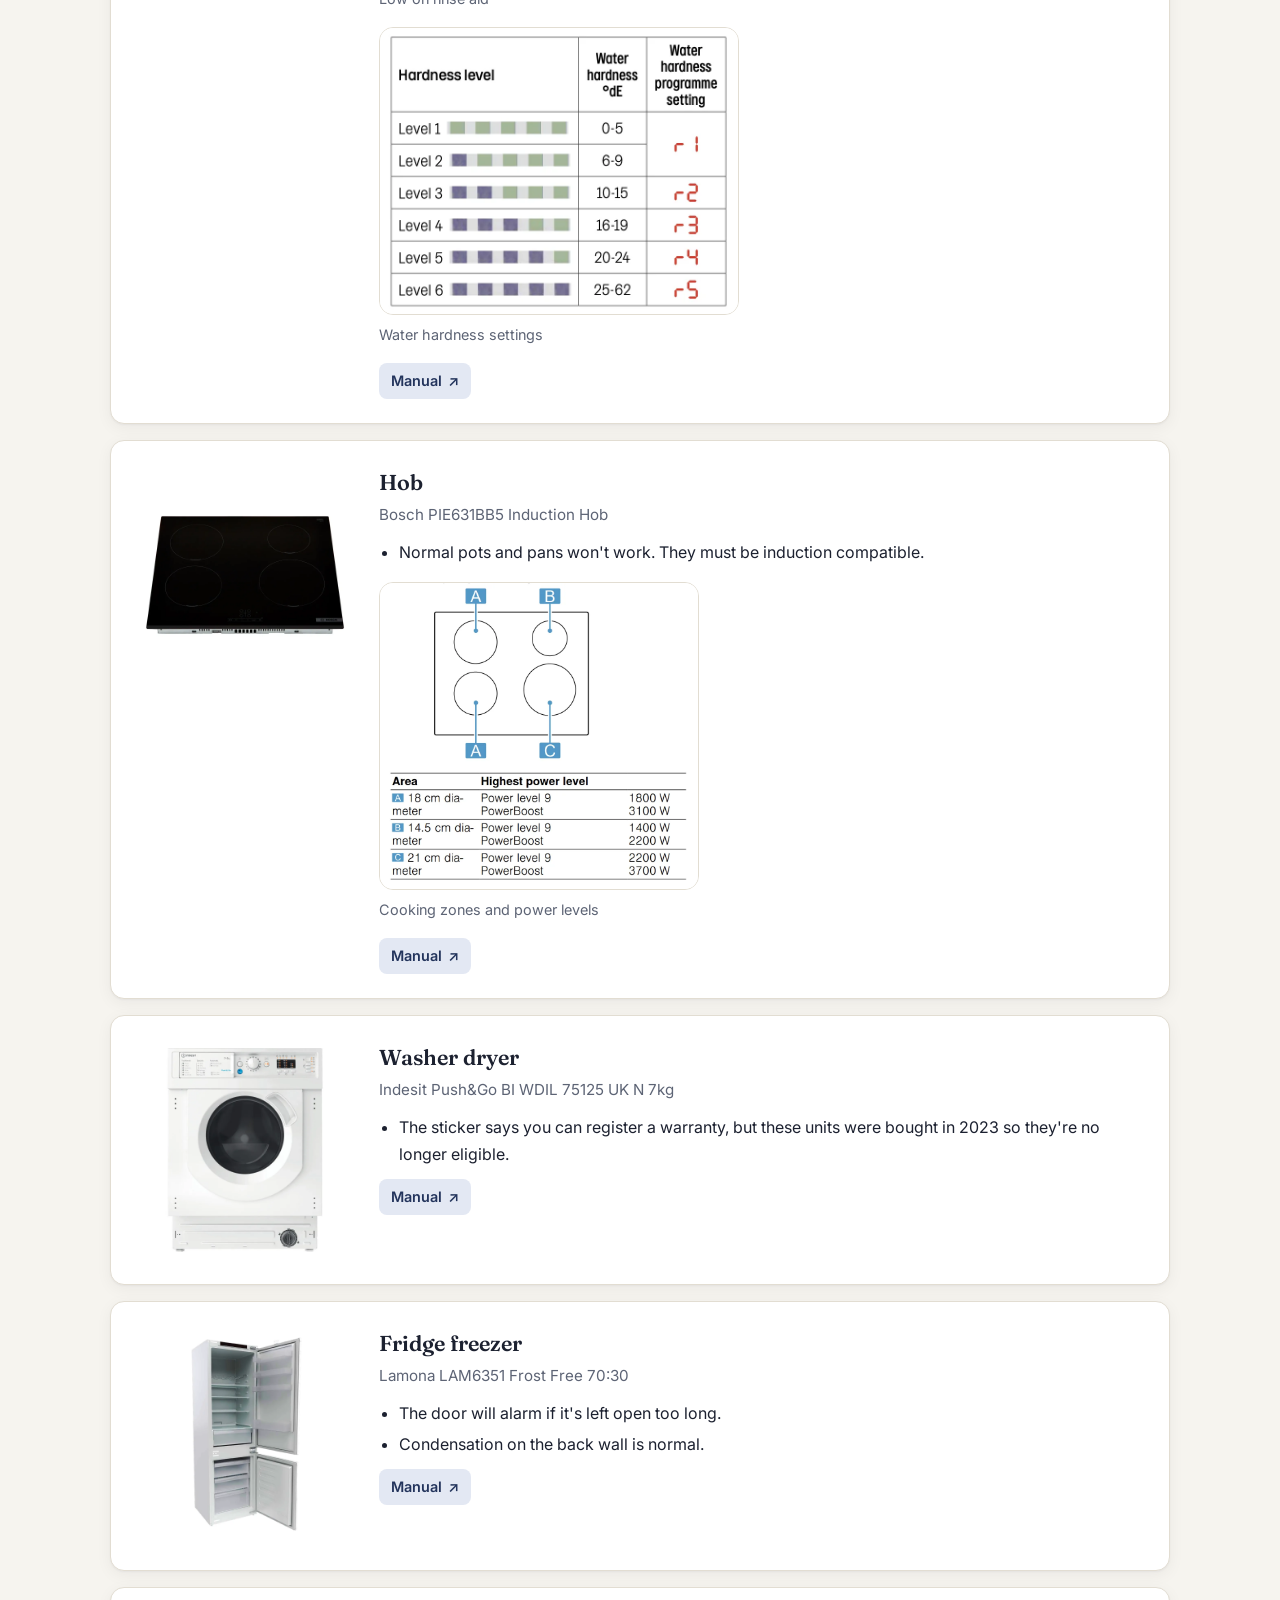
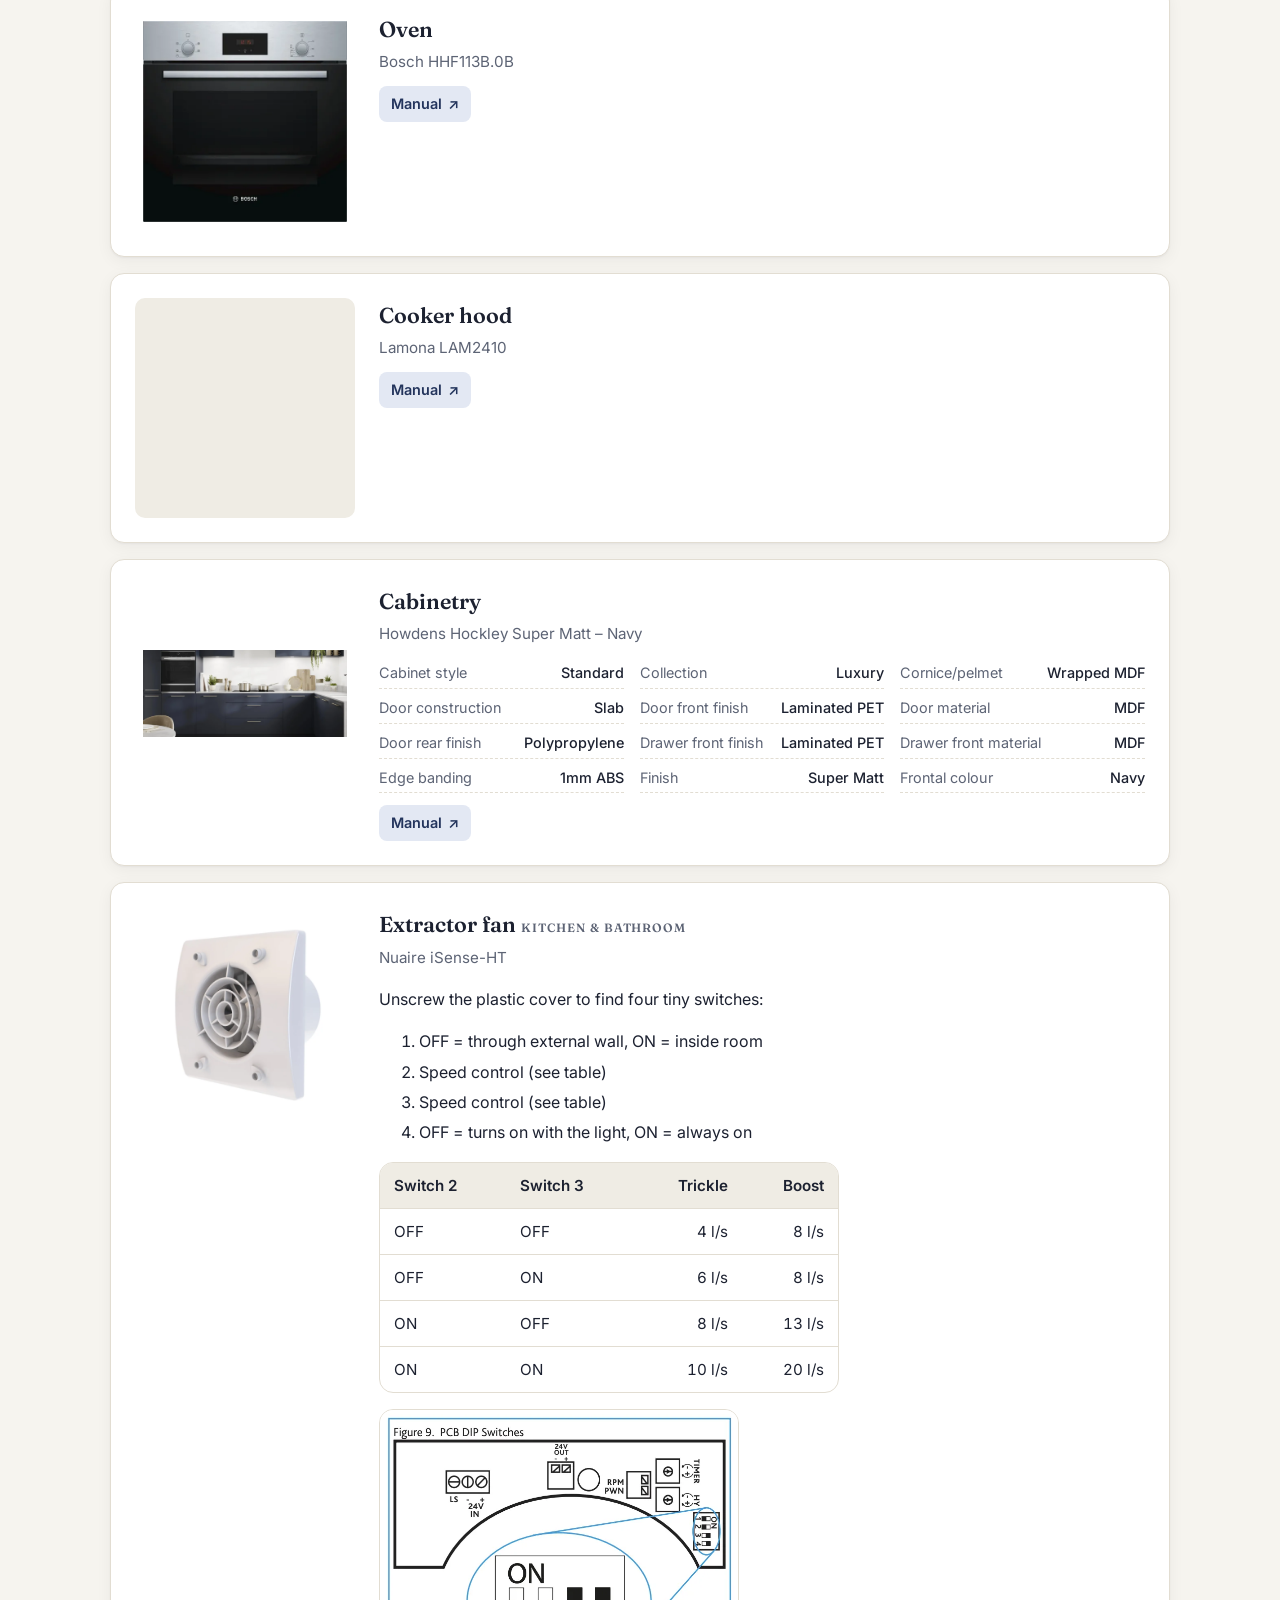
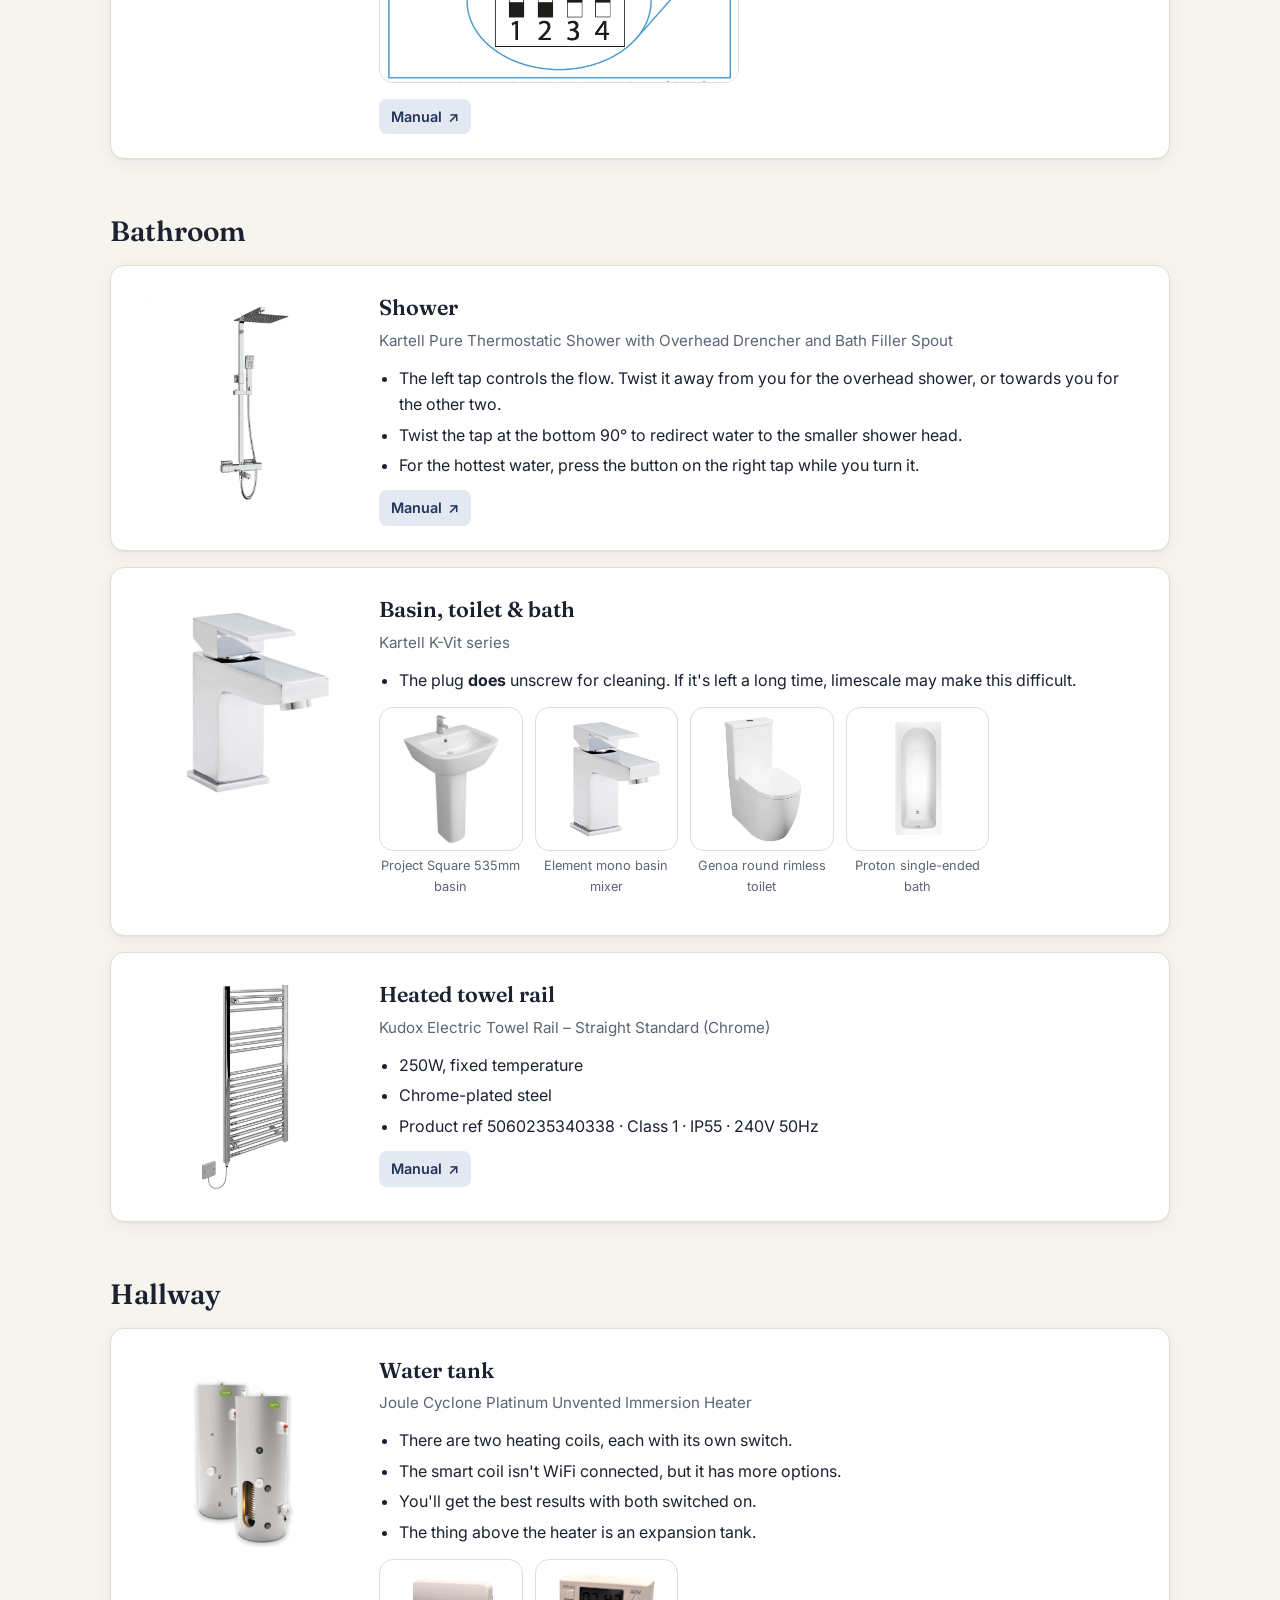
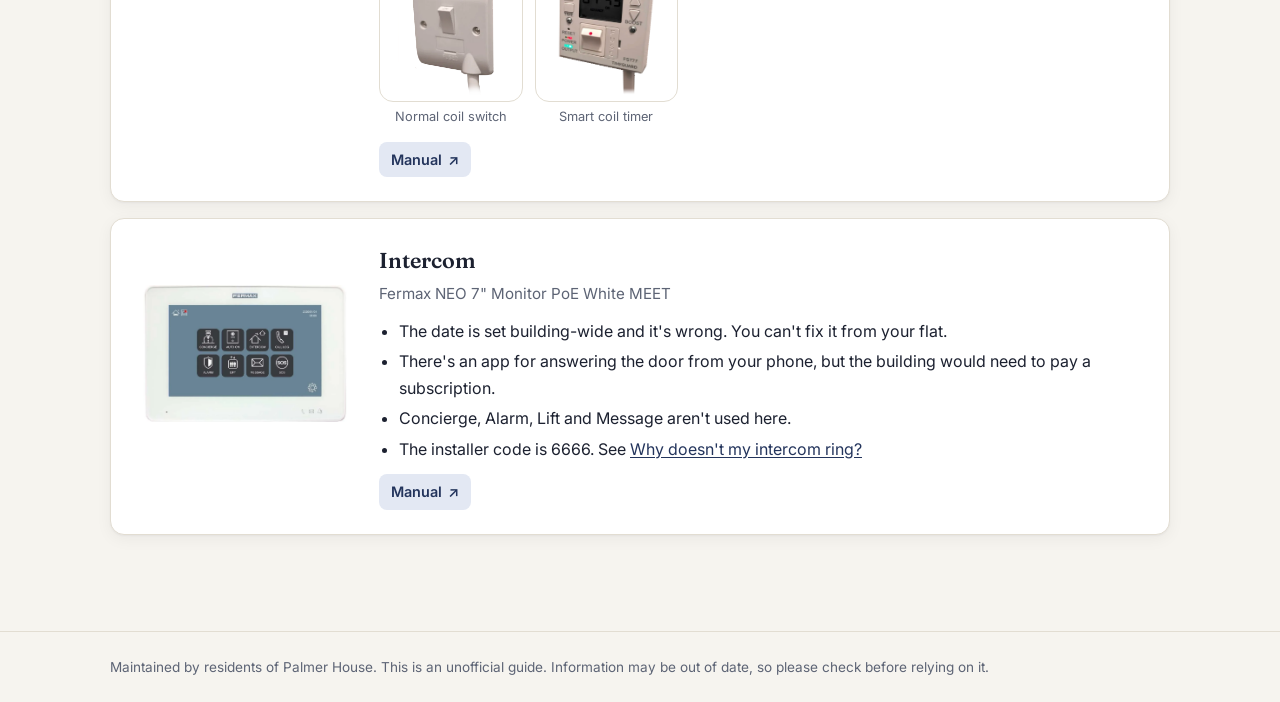
==== commit b817bf02: "Link running costs from the appliances page Co-Authored-By: Claude Opus 5.5 <noreply@anthropic.com>" ====
--- a/appliances.html
+++ b/appliances.html
@@ -28,7 +28,7 @@
     <section class="hero">
       <p class="eyebrow">Appliances &amp; fittings</p>
       <h1>How things work in your flat</h1>
-      <p>Models, manuals and the quirks we've discovered, room by room.</p>
+      <p>Models, manuals and the quirks we've discovered, room by room. See also what they <a href="costs">cost to run</a>.</p>
       <ul class="room-nav">
         <li><a href="#all-rooms">All rooms</a></li>
         <li><a href="#bedroom-living">Bedroom &amp; living room</a></li>
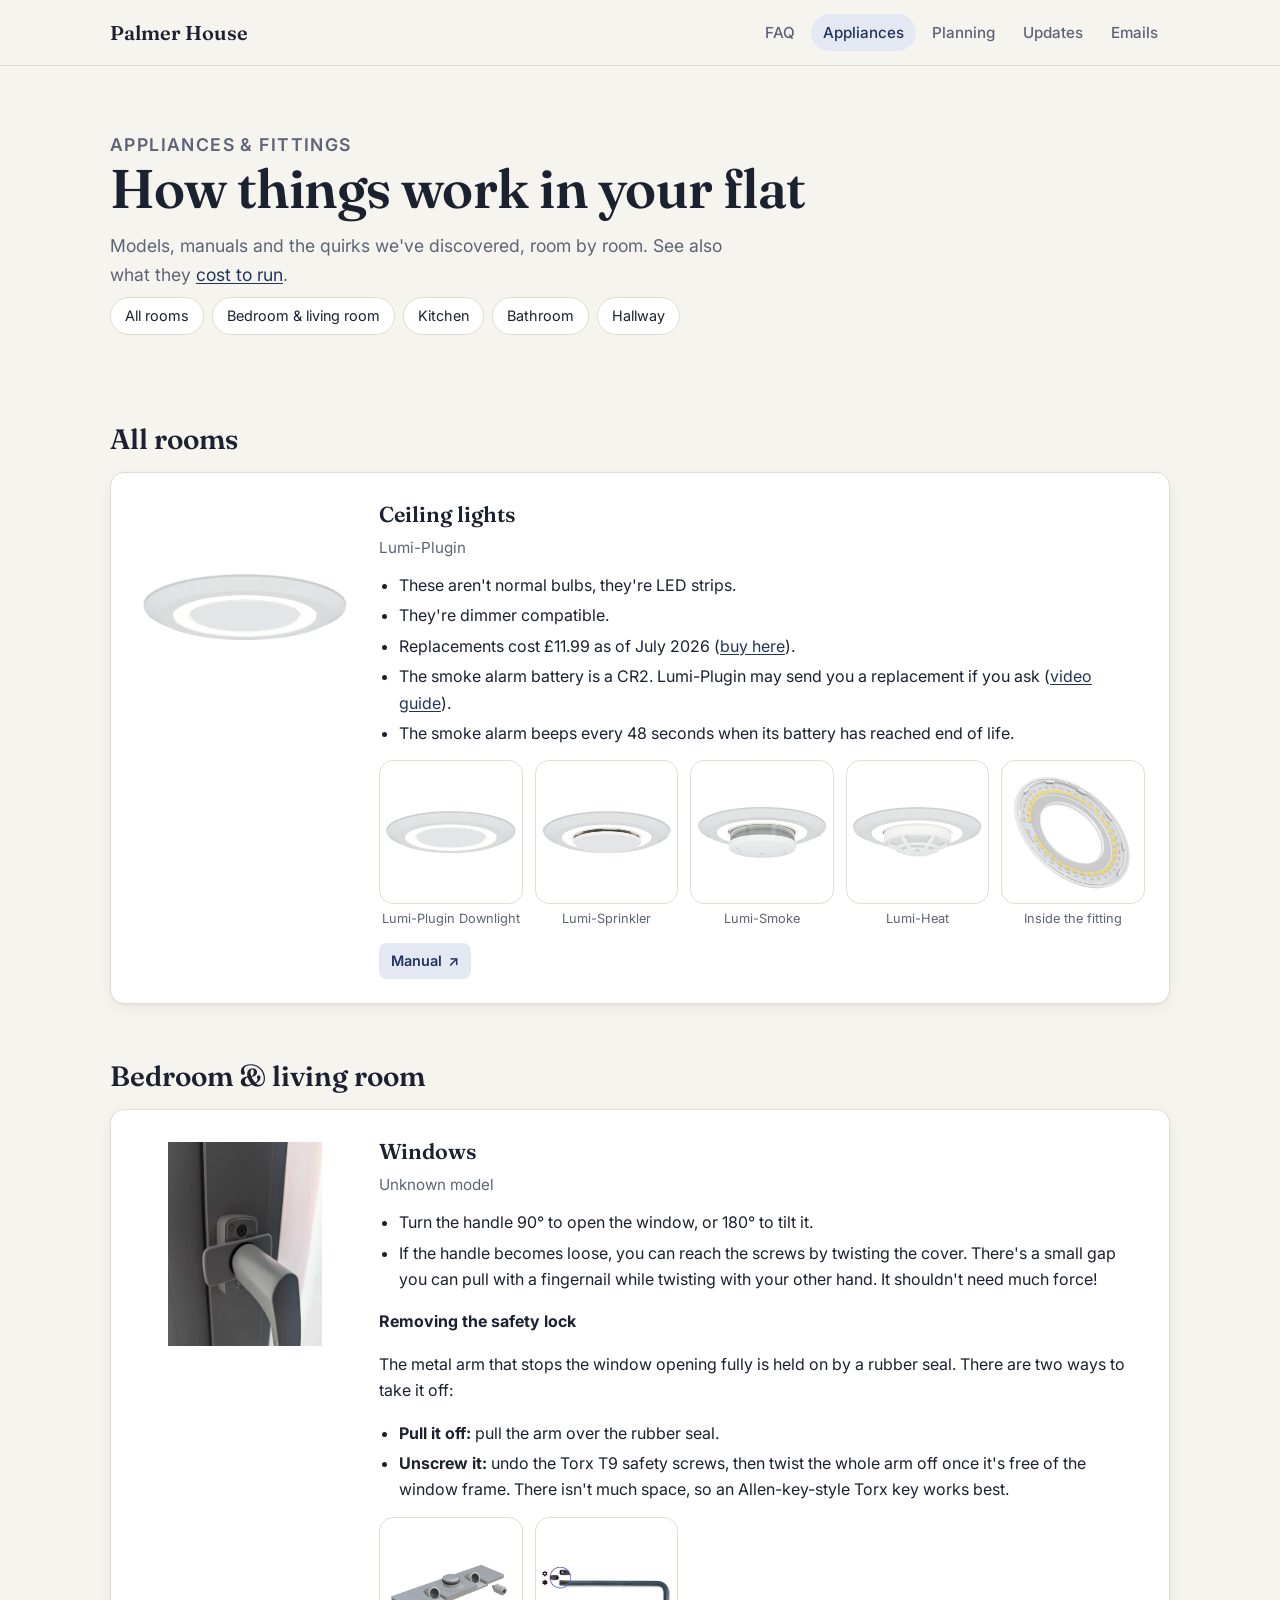
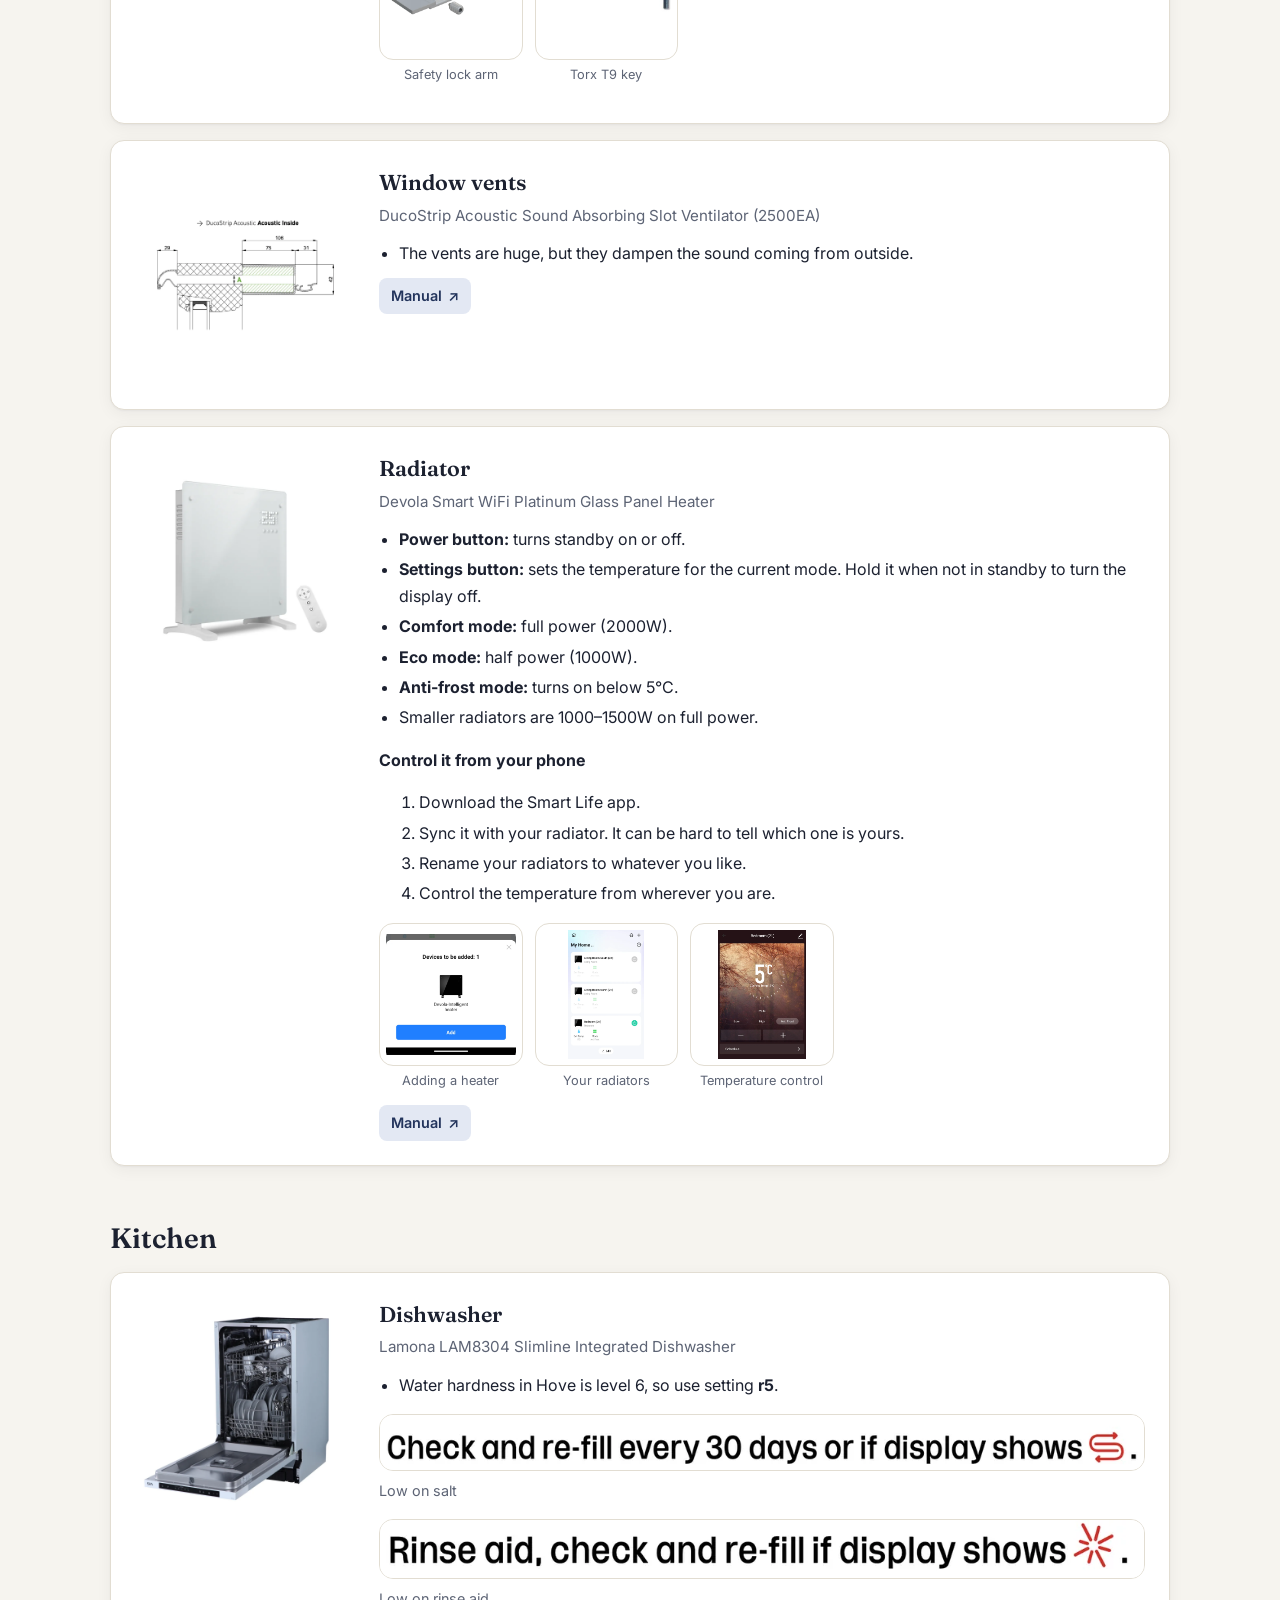
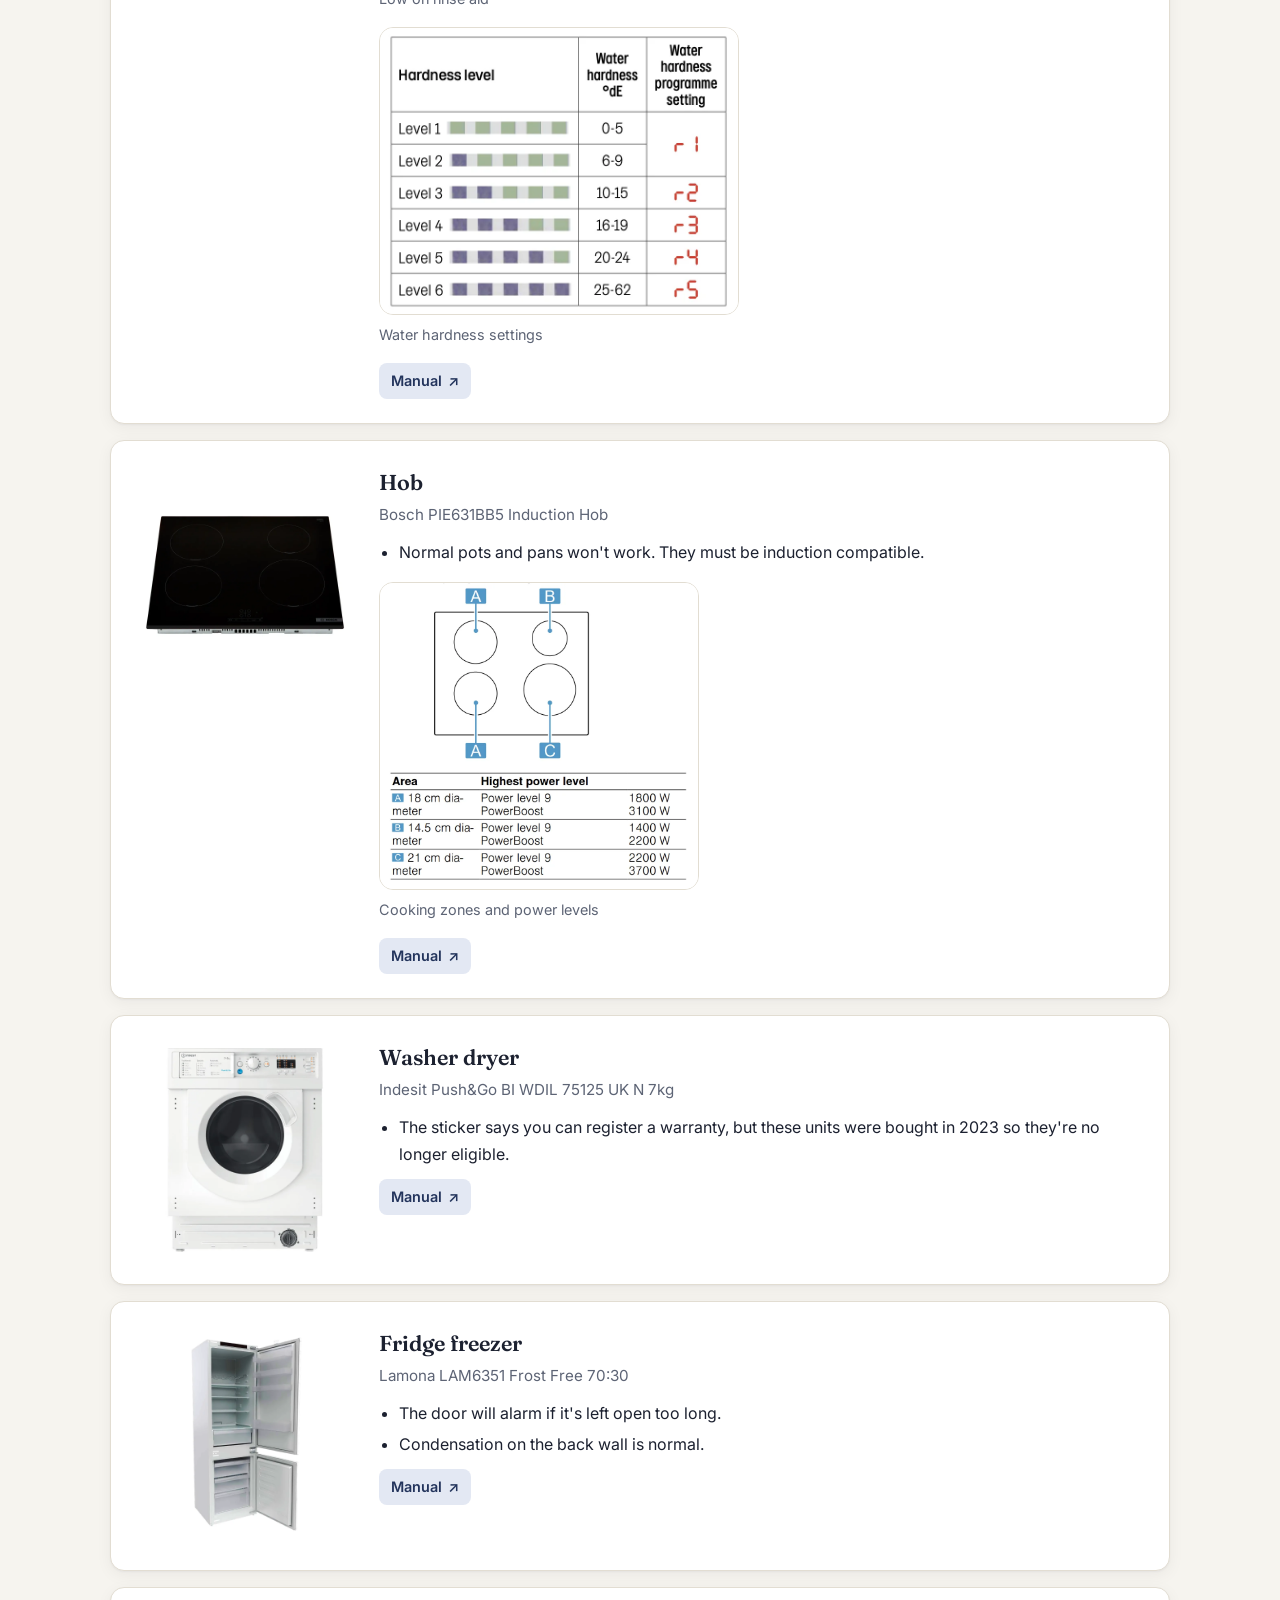
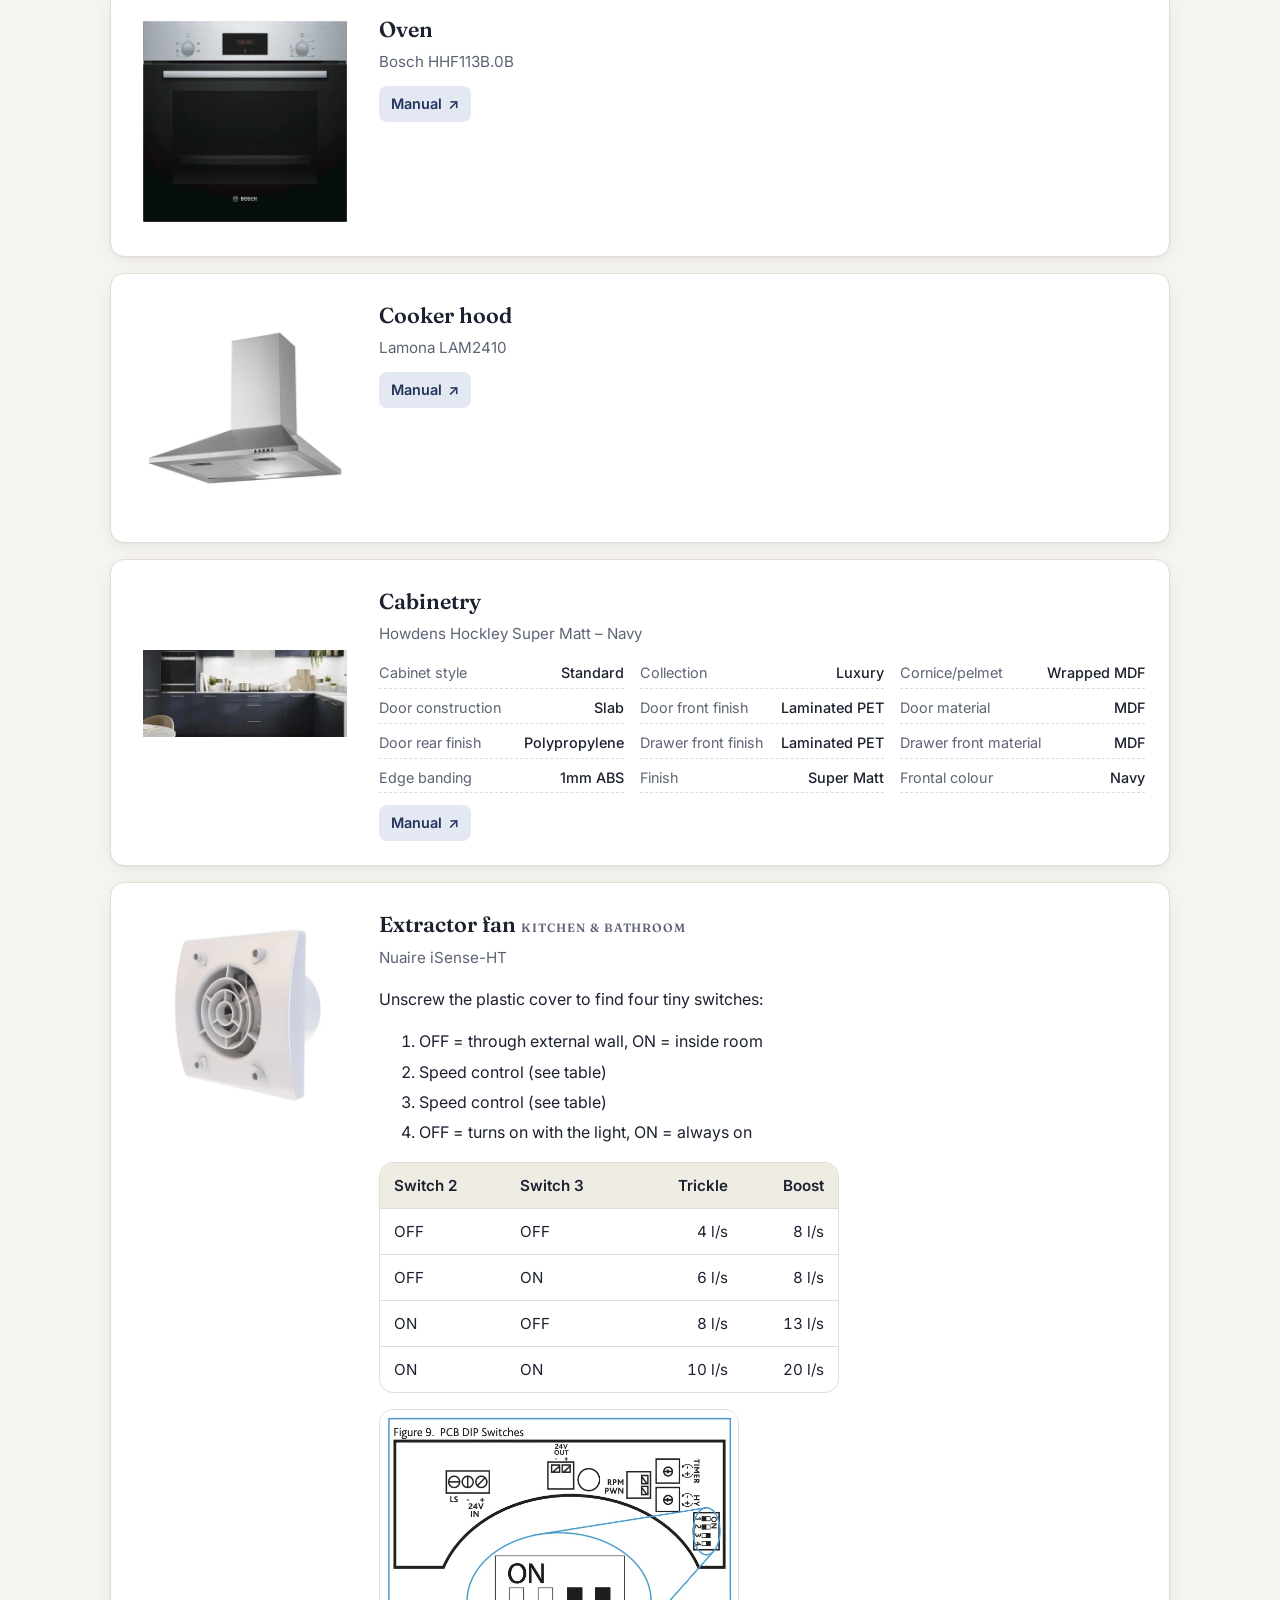
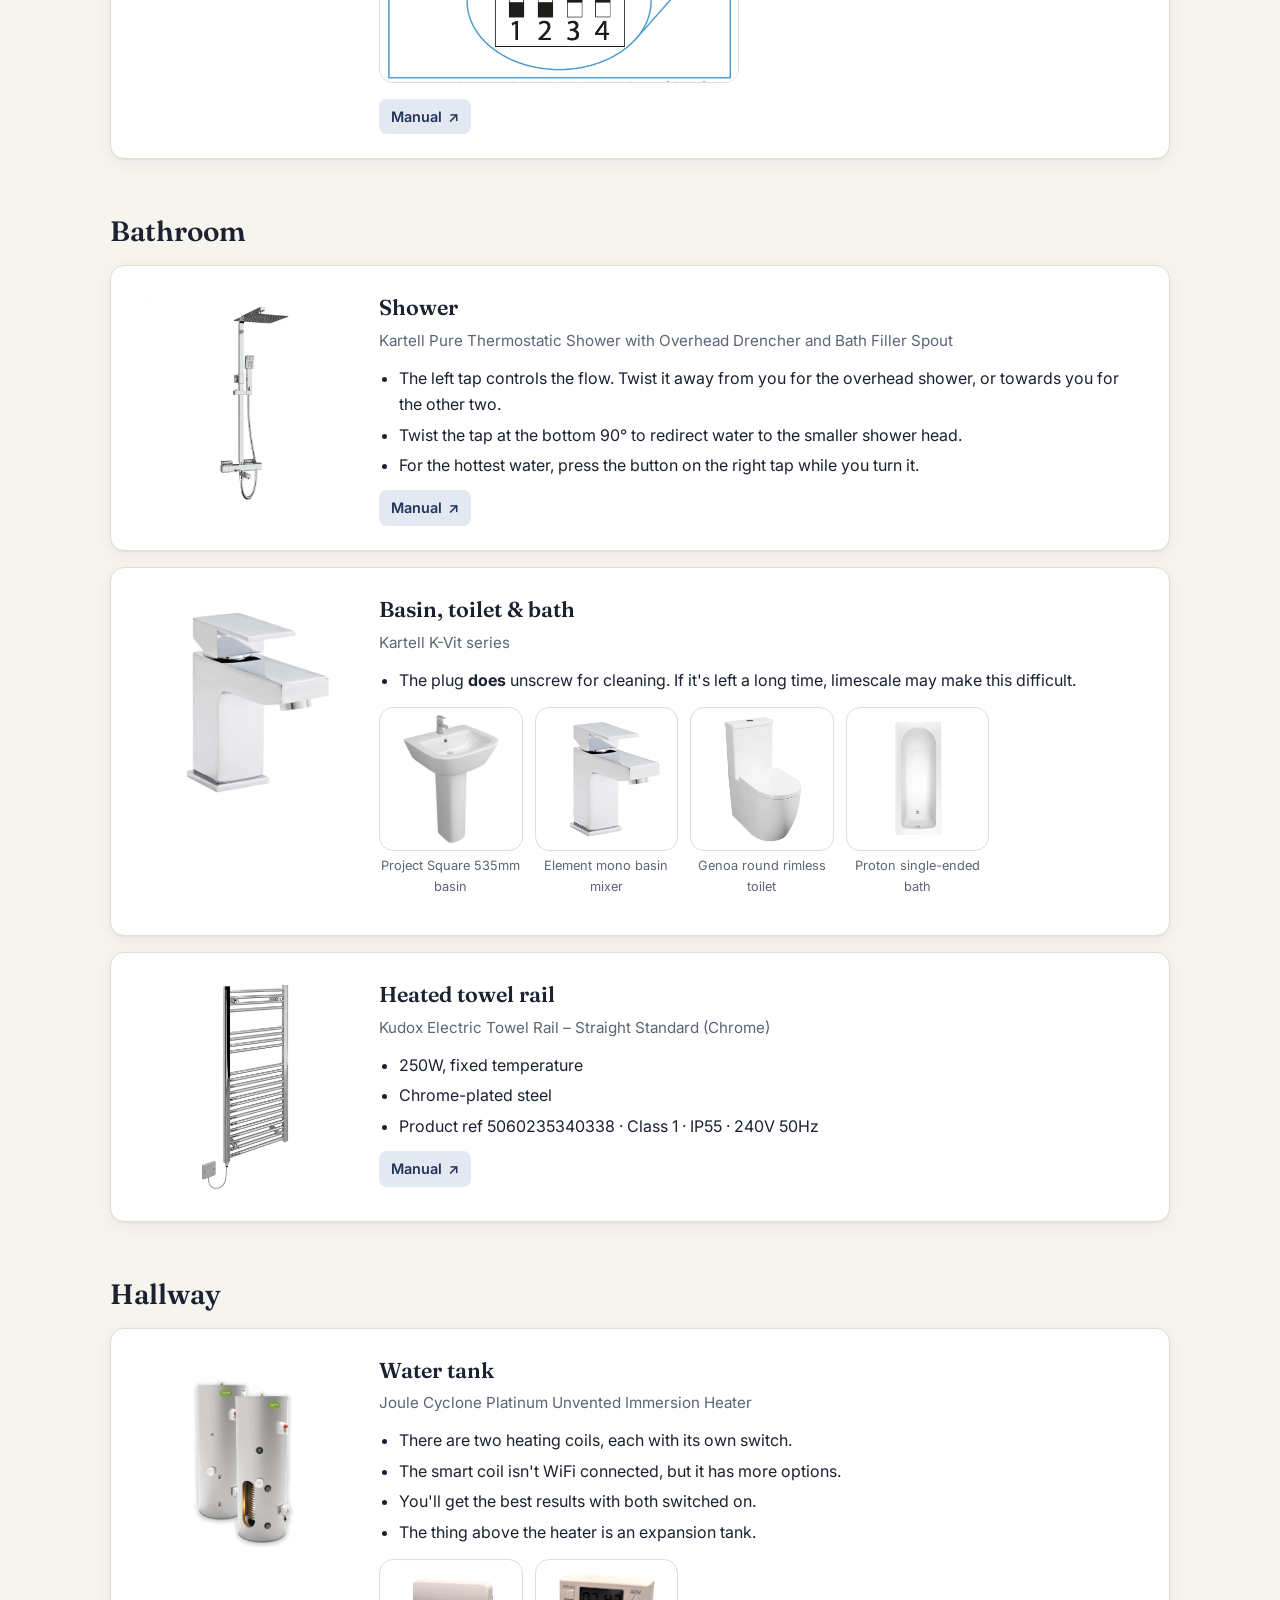
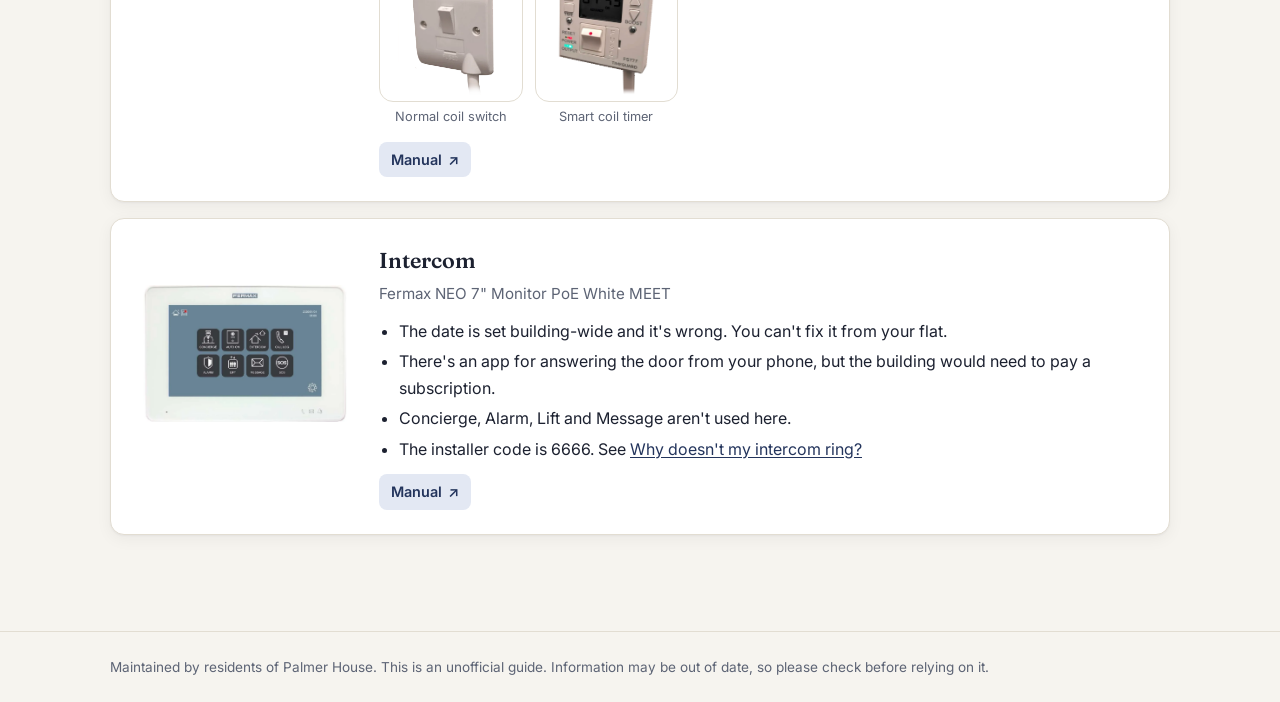
==== commit 3c2a16ce: "Add cooker hood product photo Official Howdens image for the Lamona LAM2410; replaces the empty plac" ====
--- a/appliances.html
+++ b/appliances.html
@@ -196,7 +196,7 @@
     </article>
 
     <article class="appliance" id="cooker-hood">
-      <div class="media"></div>
+      <div class="media"><img src="assets/img/cooker-hood.webp" alt="Lamona stainless steel chimney cooker hood" loading="lazy"></div>
       <div>
         <h3>Cooker hood</h3>
         <p class="model">Lamona LAM2410</p>
--- a/assets/style.css
+++ b/assets/style.css
@@ -132,6 +132,40 @@
 tbody tr:last-child td { border-bottom: 0; }
 tfoot td { font-weight: 700; background: var(--surface-2); border-bottom: 0; }
 
+/* Running costs */
+.cost-table { border: 1px solid var(--border); border-radius: var(--radius); background: var(--surface); box-shadow: var(--shadow); }
+.cost-table thead th:first-child { border-top-left-radius: var(--radius); }
+.cost-table thead th:last-child { border-top-right-radius: var(--radius); }
+.cost-table + h2 { margin-top: 48px; }
+
+/* Info tooltips */
+.info-wrap { position: relative; display: inline-block; vertical-align: middle; }
+.info {
+  display: inline-grid; place-items: center; width: 18px; height: 18px; margin-left: 4px; padding: 0;
+  border: 1.5px solid currentColor; border-radius: 50%; background: none; color: var(--muted);
+  font: italic 600 11px/1 Georgia, serif; cursor: pointer;
+}
+.info::before { content: "i"; }
+.info:hover, .info-wrap.open .info { color: var(--accent); }
+.info:focus-visible { outline: 2px solid var(--accent); outline-offset: 2px; }
+.tip {
+  display: none; position: absolute; z-index: 5; top: calc(100% + 8px); left: -8px;
+  width: max-content; max-width: min(280px, calc(100vw - 48px));
+  padding: 10px 12px; border-radius: 8px; background: var(--text); color: var(--bg);
+  box-shadow: 0 4px 16px rgb(20 25 40 / 0.18);
+  font-size: 0.85rem; font-weight: 400; line-height: 1.45; text-align: left; white-space: normal;
+}
+.tip-left { left: auto; right: -8px; }
+.info-wrap:hover .tip, .info-wrap.open .tip, .info:focus-visible + .tip { display: block; }
+.sr-only { position: absolute; width: 1px; height: 1px; overflow: hidden; clip: rect(0 0 0 0); white-space: nowrap; }
+@media (max-width: 640px) {
+  /* On phones, open tooltips inline under the item so they never run off screen */
+  .info-wrap:not(:has(.tip-left)) { display: inline; position: static; }
+  .tip:not(.tip-left) { position: static; width: auto; max-width: none; margin-top: 8px; }
+  .info-wrap:not(:has(.tip-left)):hover .tip { display: none; }
+  .info-wrap.open .tip { display: block; }
+}
+
 /* Appliances */
 .room-nav { display: flex; gap: 8px; flex-wrap: wrap; margin: 8px 0 0; padding: 0; list-style: none; }
 .room-nav a {
@@ -146,7 +180,6 @@
   padding: 24px; margin-bottom: 16px; box-shadow: var(--shadow);
 }
 .appliance > .media img { background: #fff; border-radius: 10px; padding: 8px; aspect-ratio: 1; object-fit: contain; width: 100%; }
-.appliance > .media:empty { background: var(--surface-2); border-radius: 10px; aspect-ratio: 1; }
 .appliance h3 { font-family: var(--serif); font-size: 1.35rem; font-weight: 600; margin: 0; }
 .appliance .model { color: var(--muted); margin: 2px 0 12px; font-size: 0.95rem; }
 .appliance ul { margin: 0 0 12px; padding-left: 20px; }
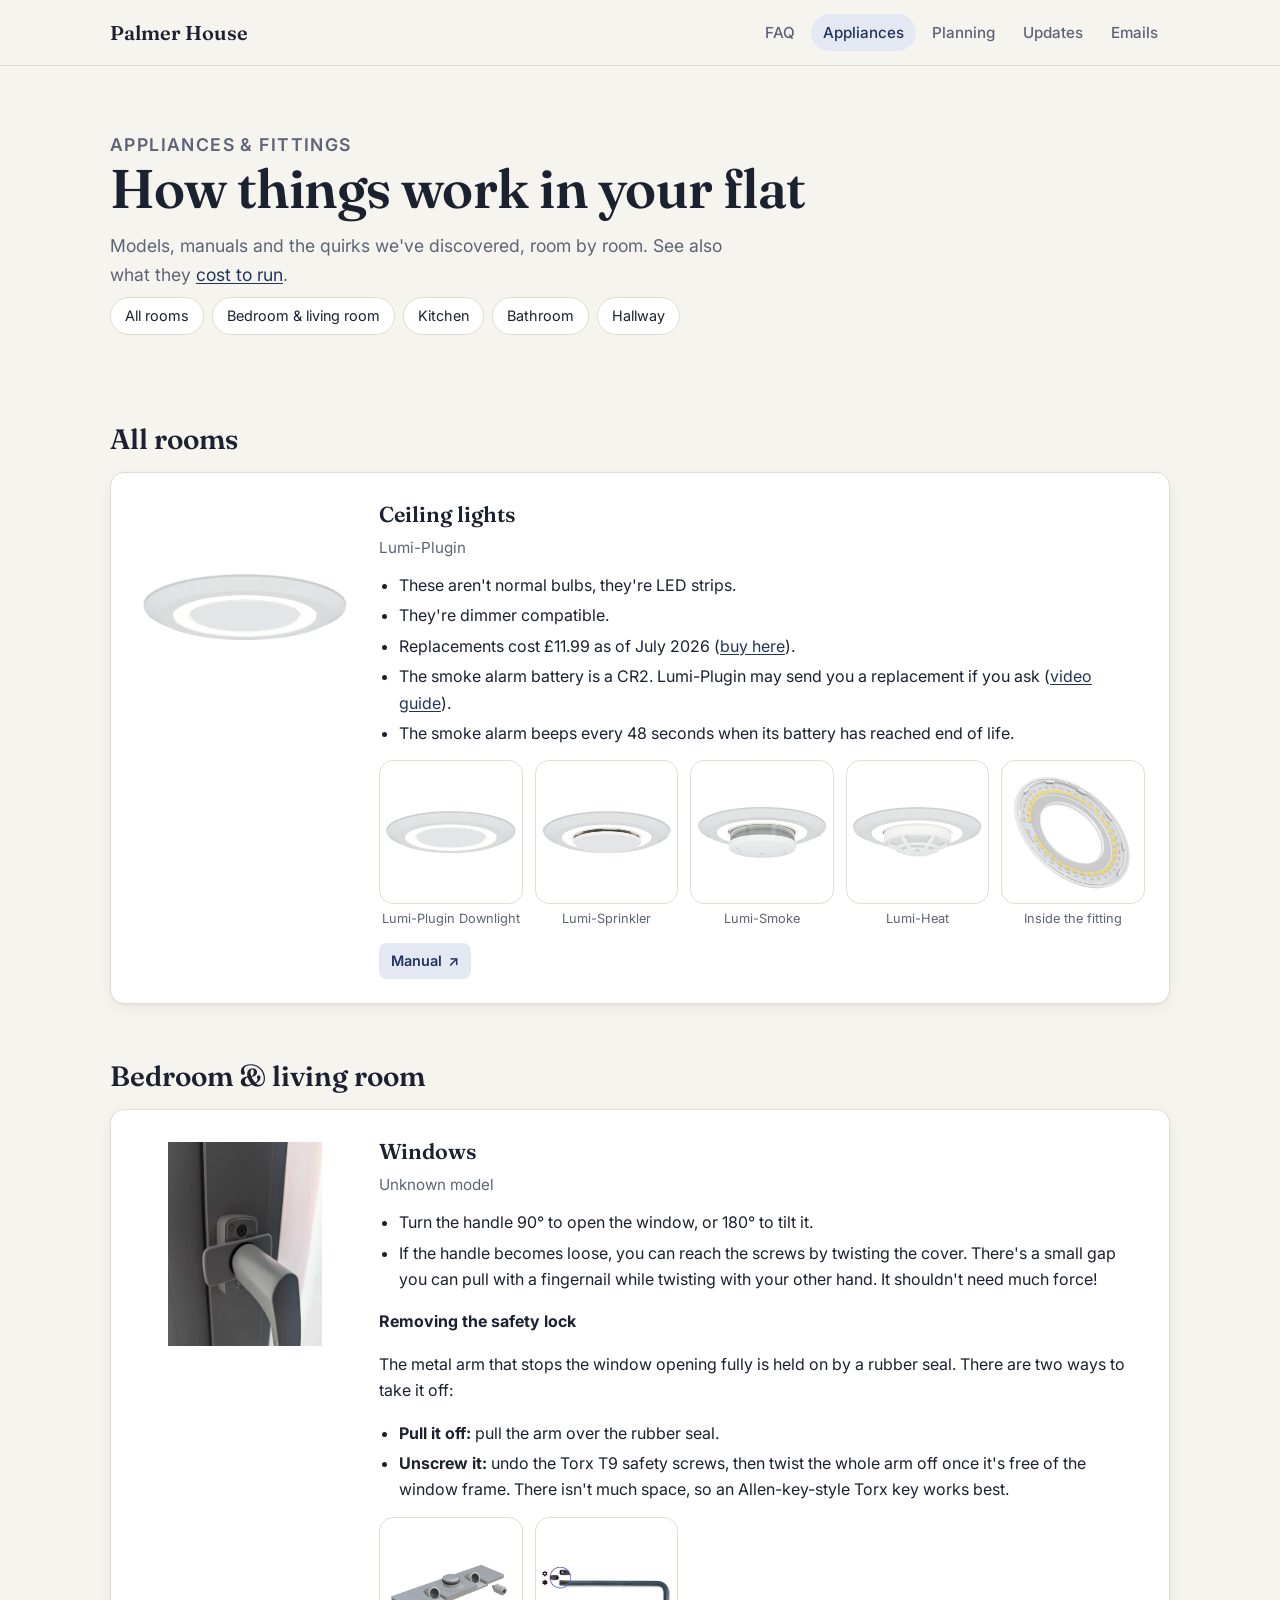
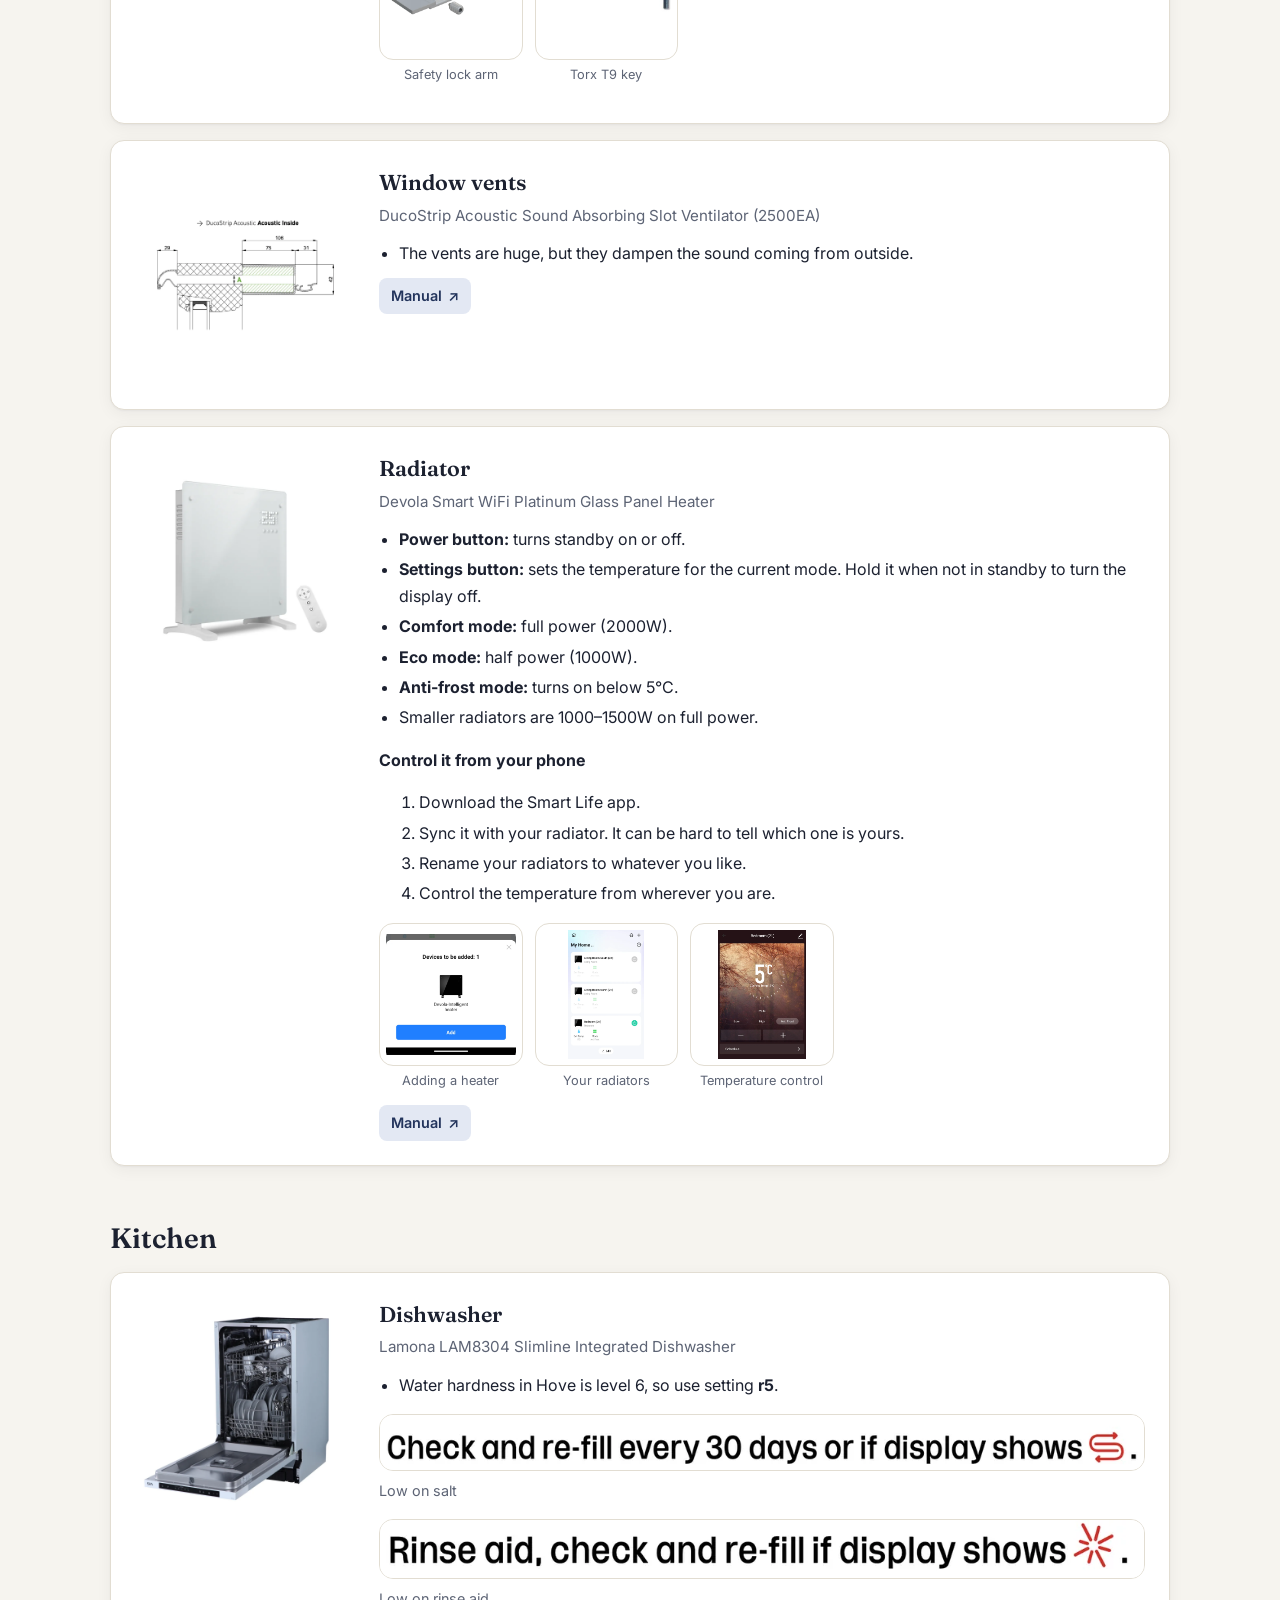
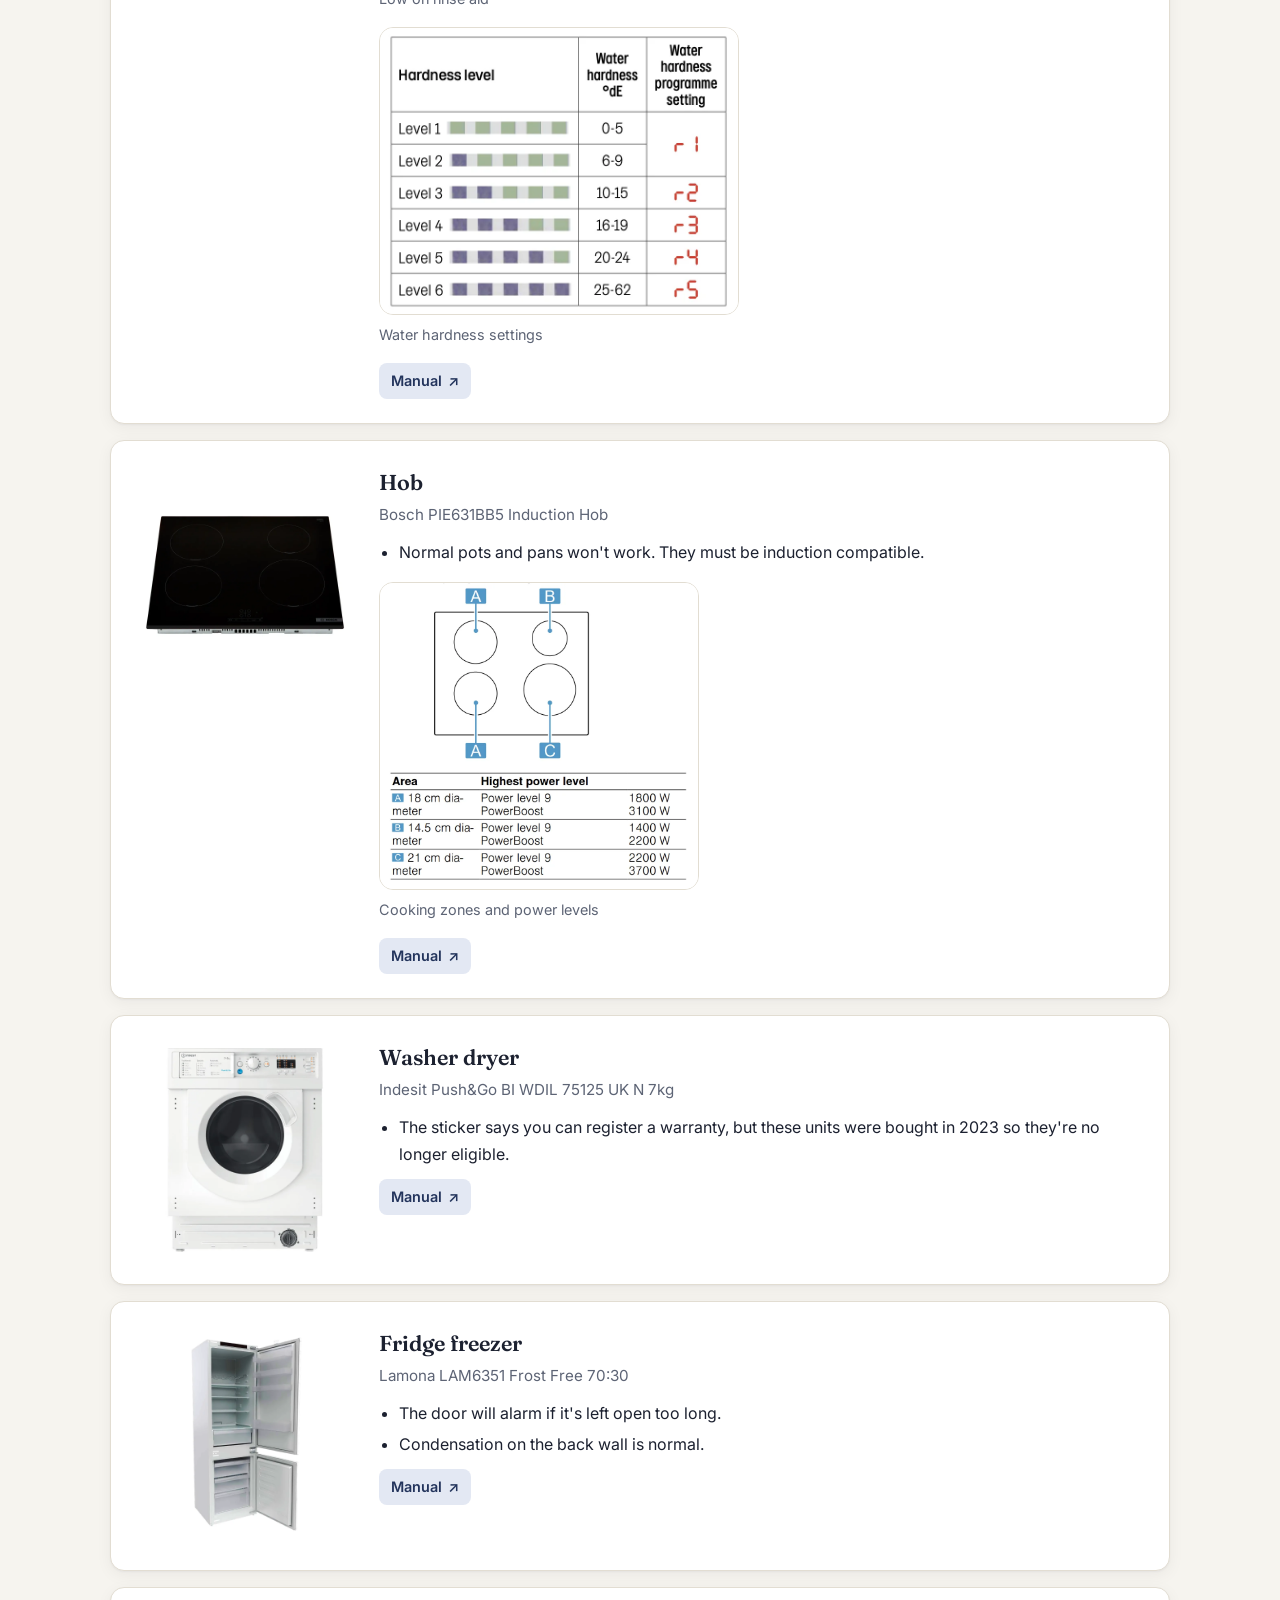
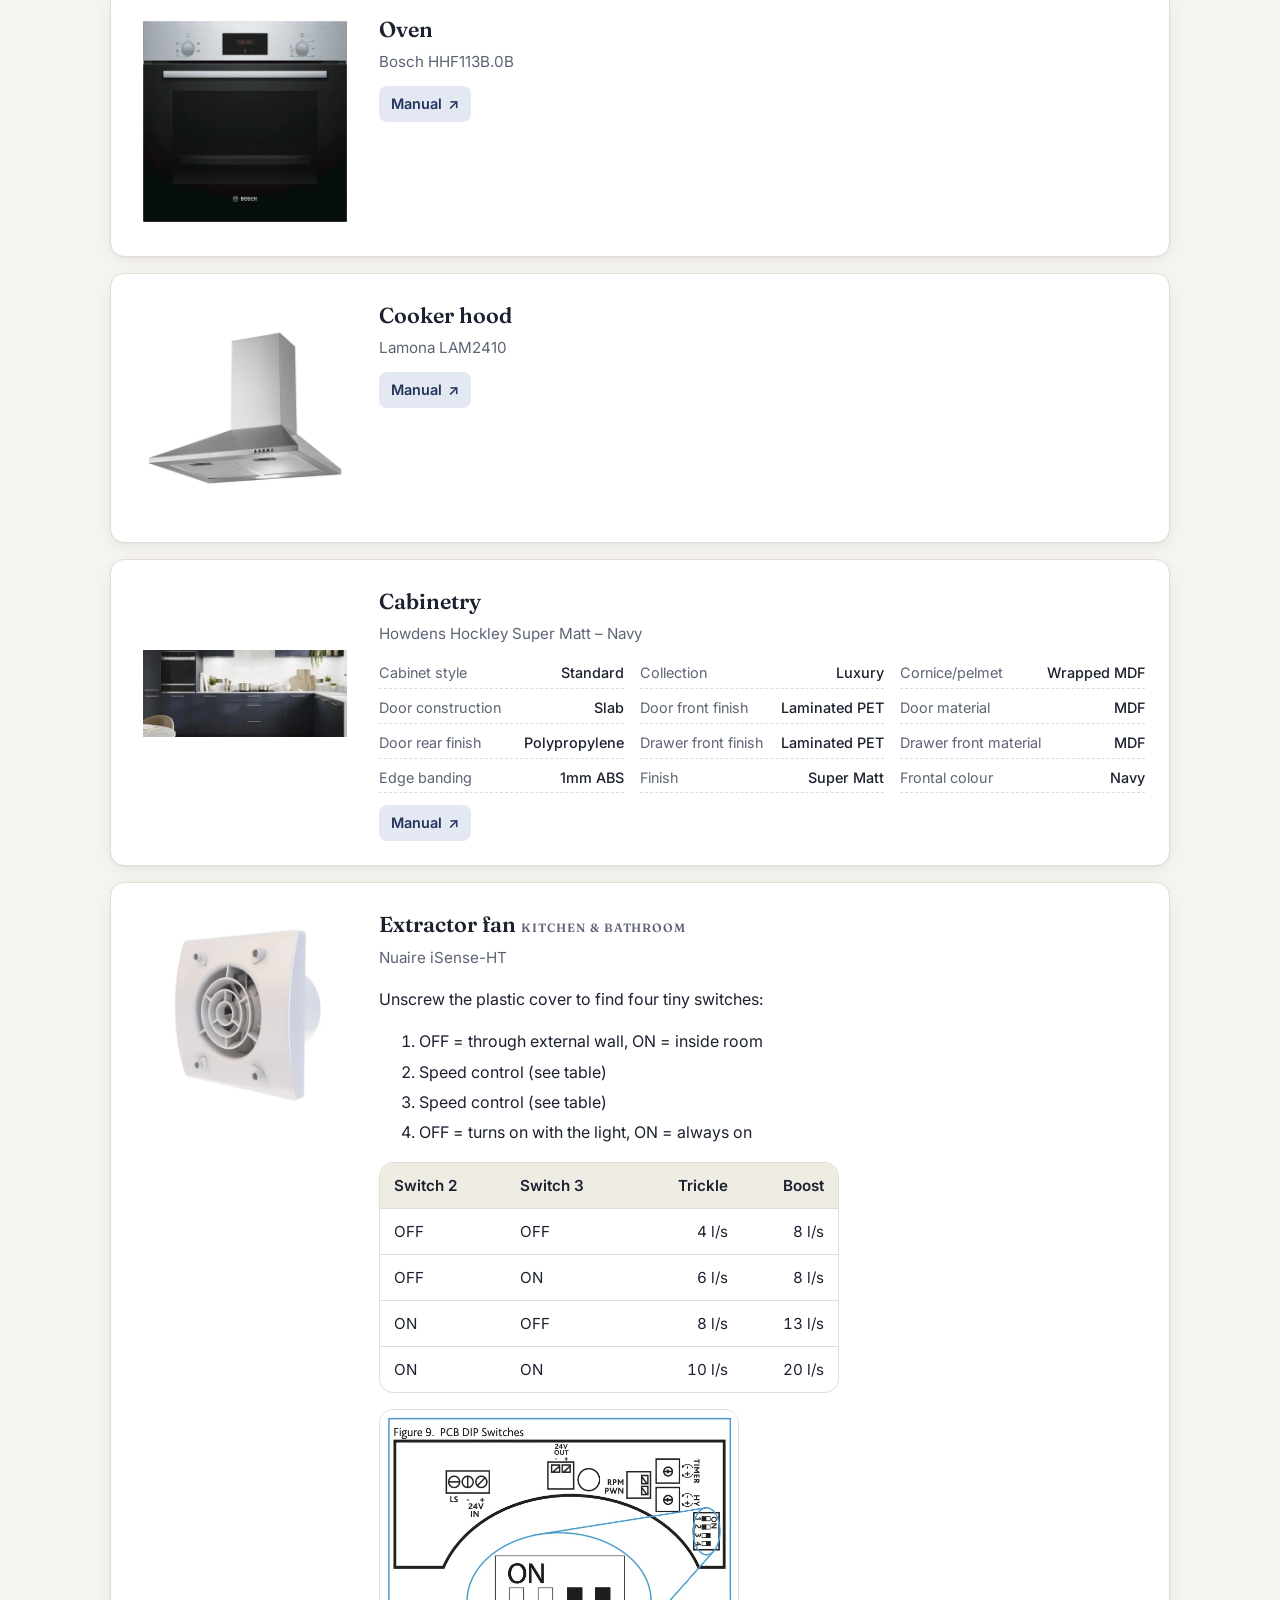
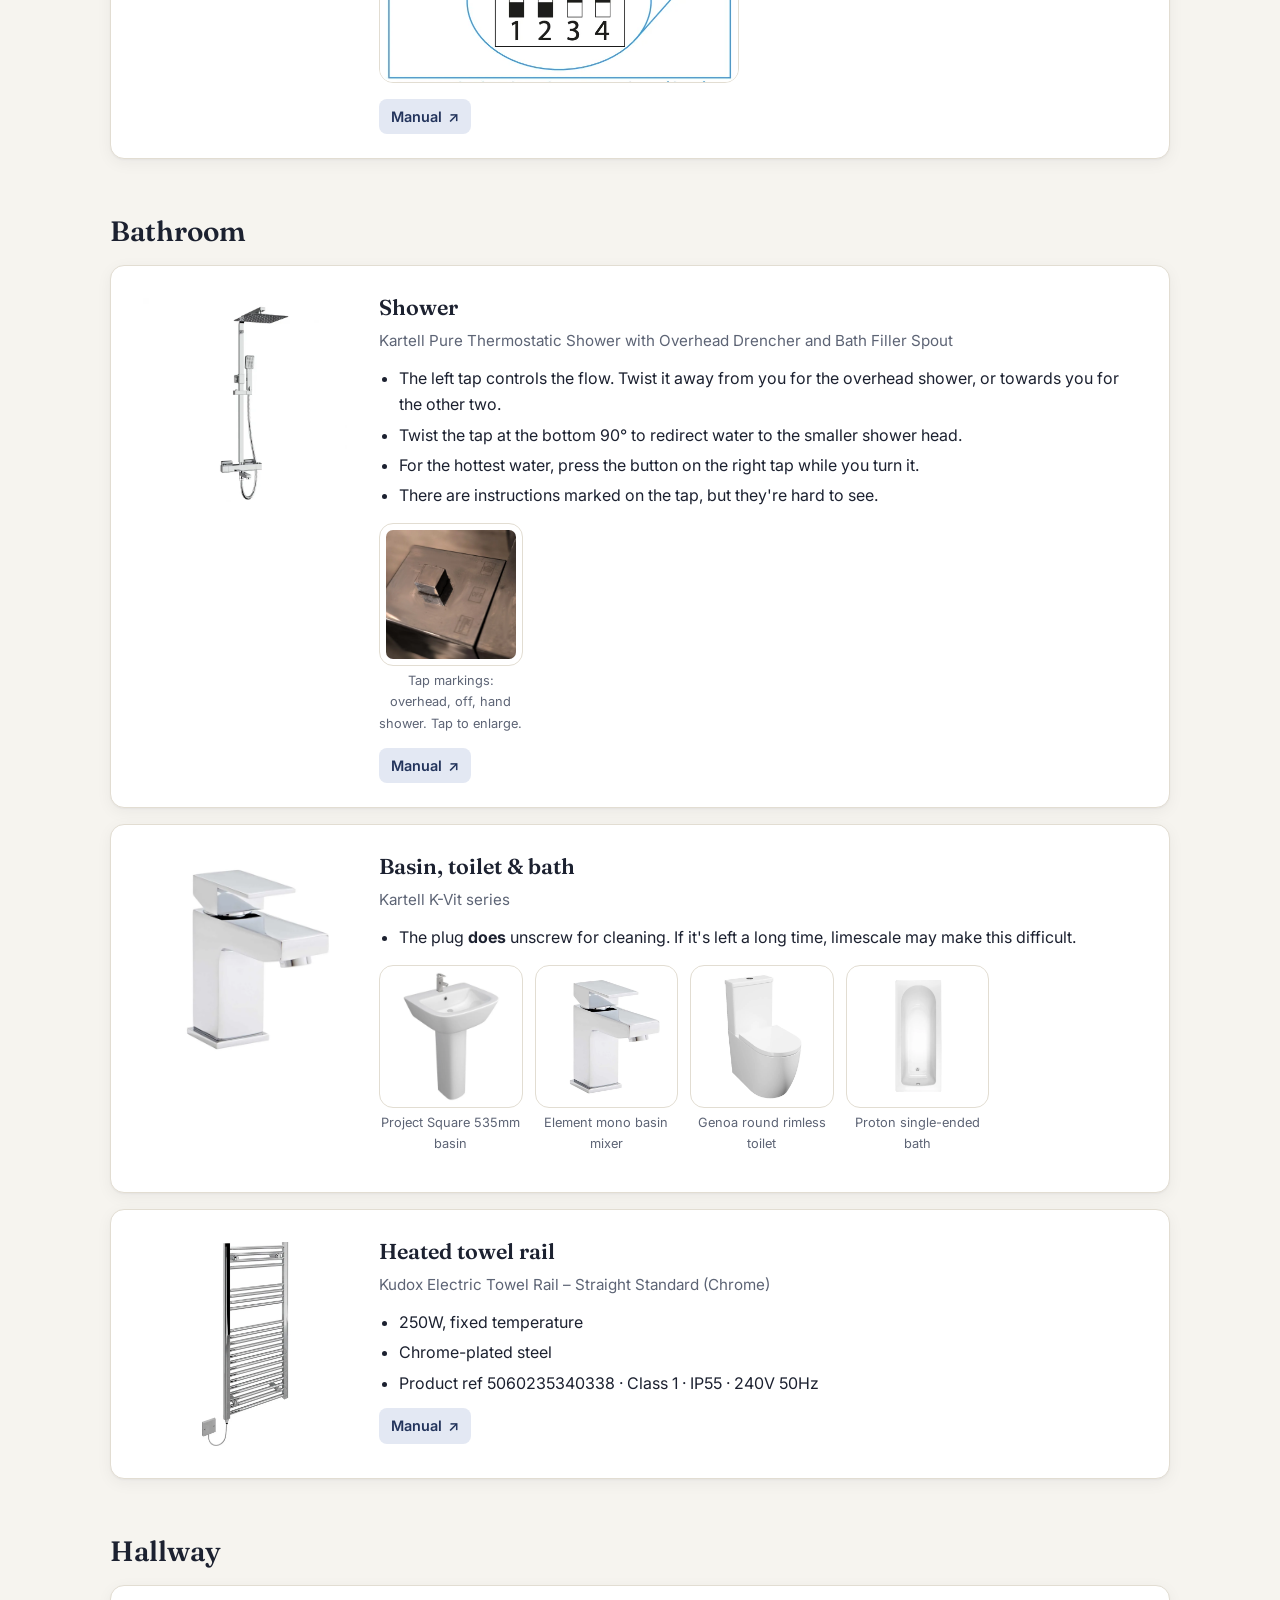
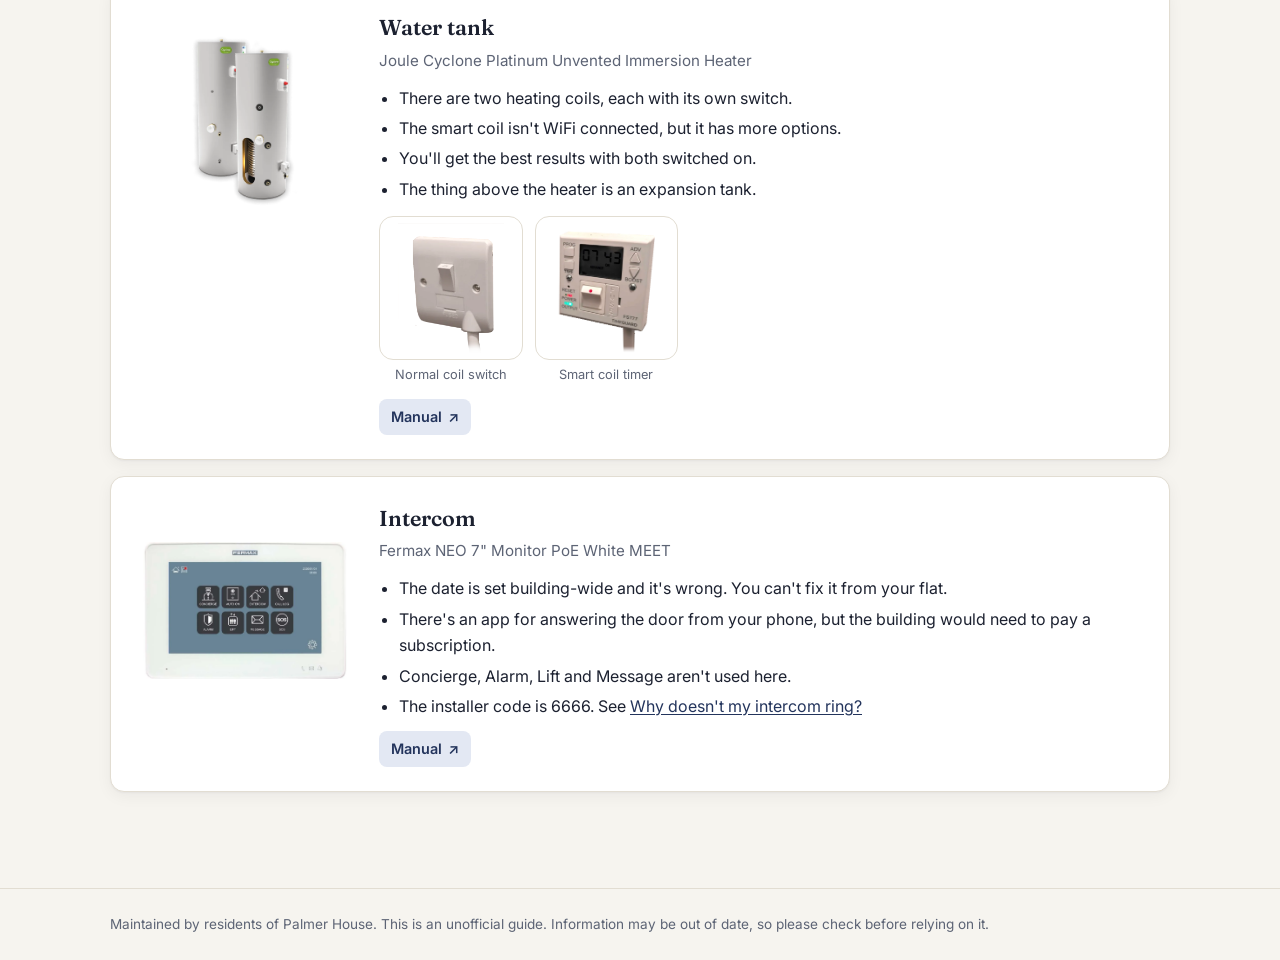
==== commit 414cadea: "Add shower tap markings photo Co-Authored-By: Claude Opus 5.5 <noreply@anthropic.com>" ====
--- a/appliances.html
+++ b/appliances.html
@@ -267,7 +267,11 @@
           <li>The left tap controls the flow. Twist it away from you for the overhead shower, or towards you for the other two.</li>
           <li>Twist the tap at the bottom 90° to redirect water to the smaller shower head.</li>
           <li>For the hottest water, press the button on the right tap while you turn it.</li>
-        </ul>
+          <li>There are instructions marked on the tap, but they're hard to see.</li>
+        </ul>
+        <div class="thumbs">
+          <figure><a href="assets/img/shower-tap-markings.webp"><img src="assets/img/shower-tap-markings.webp" alt="Markings engraved on the shower tap: overhead shower, off, and hand shower" loading="lazy"></a><figcaption>Tap markings: overhead, off, hand shower. Tap to enlarge.</figcaption></figure>
+        </div>
         <a class="manual" href="assets/manuals/kartell-pure-shower.pdf">Manual</a>
       </div>
     </article>
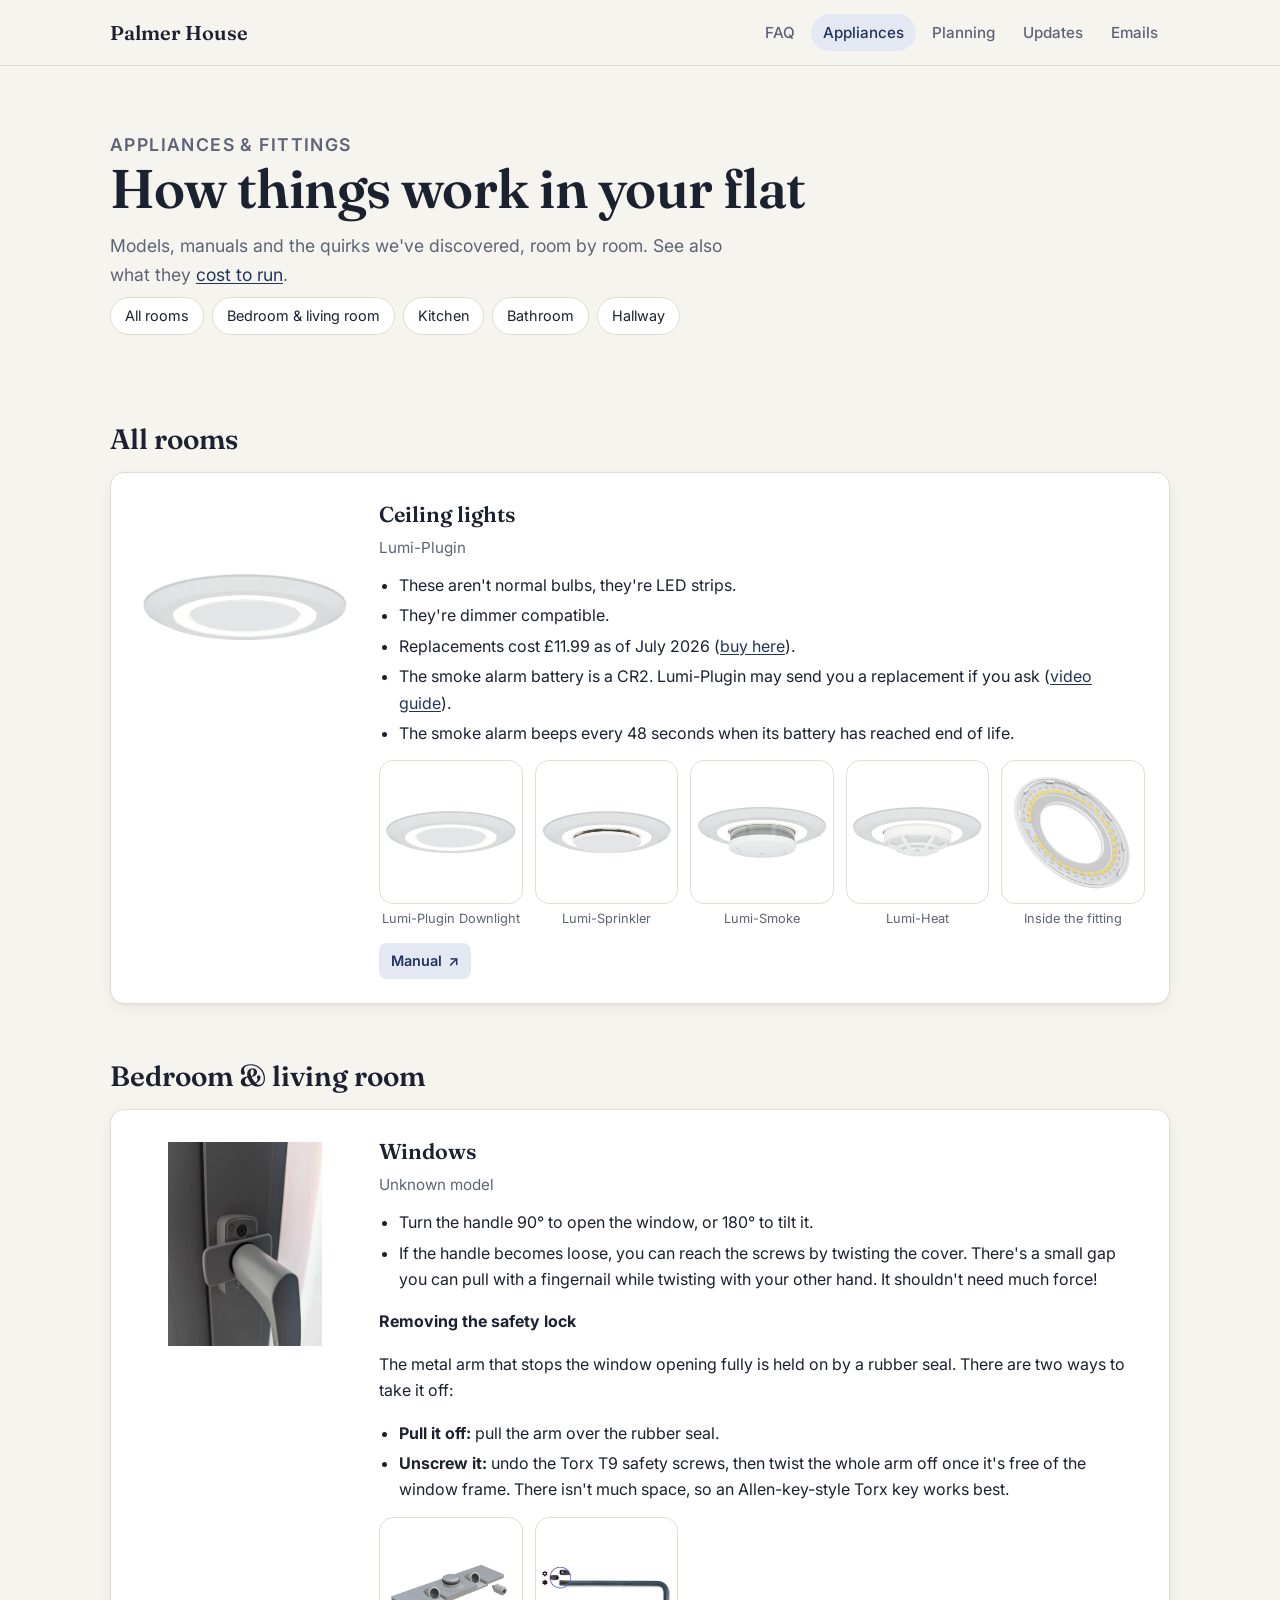
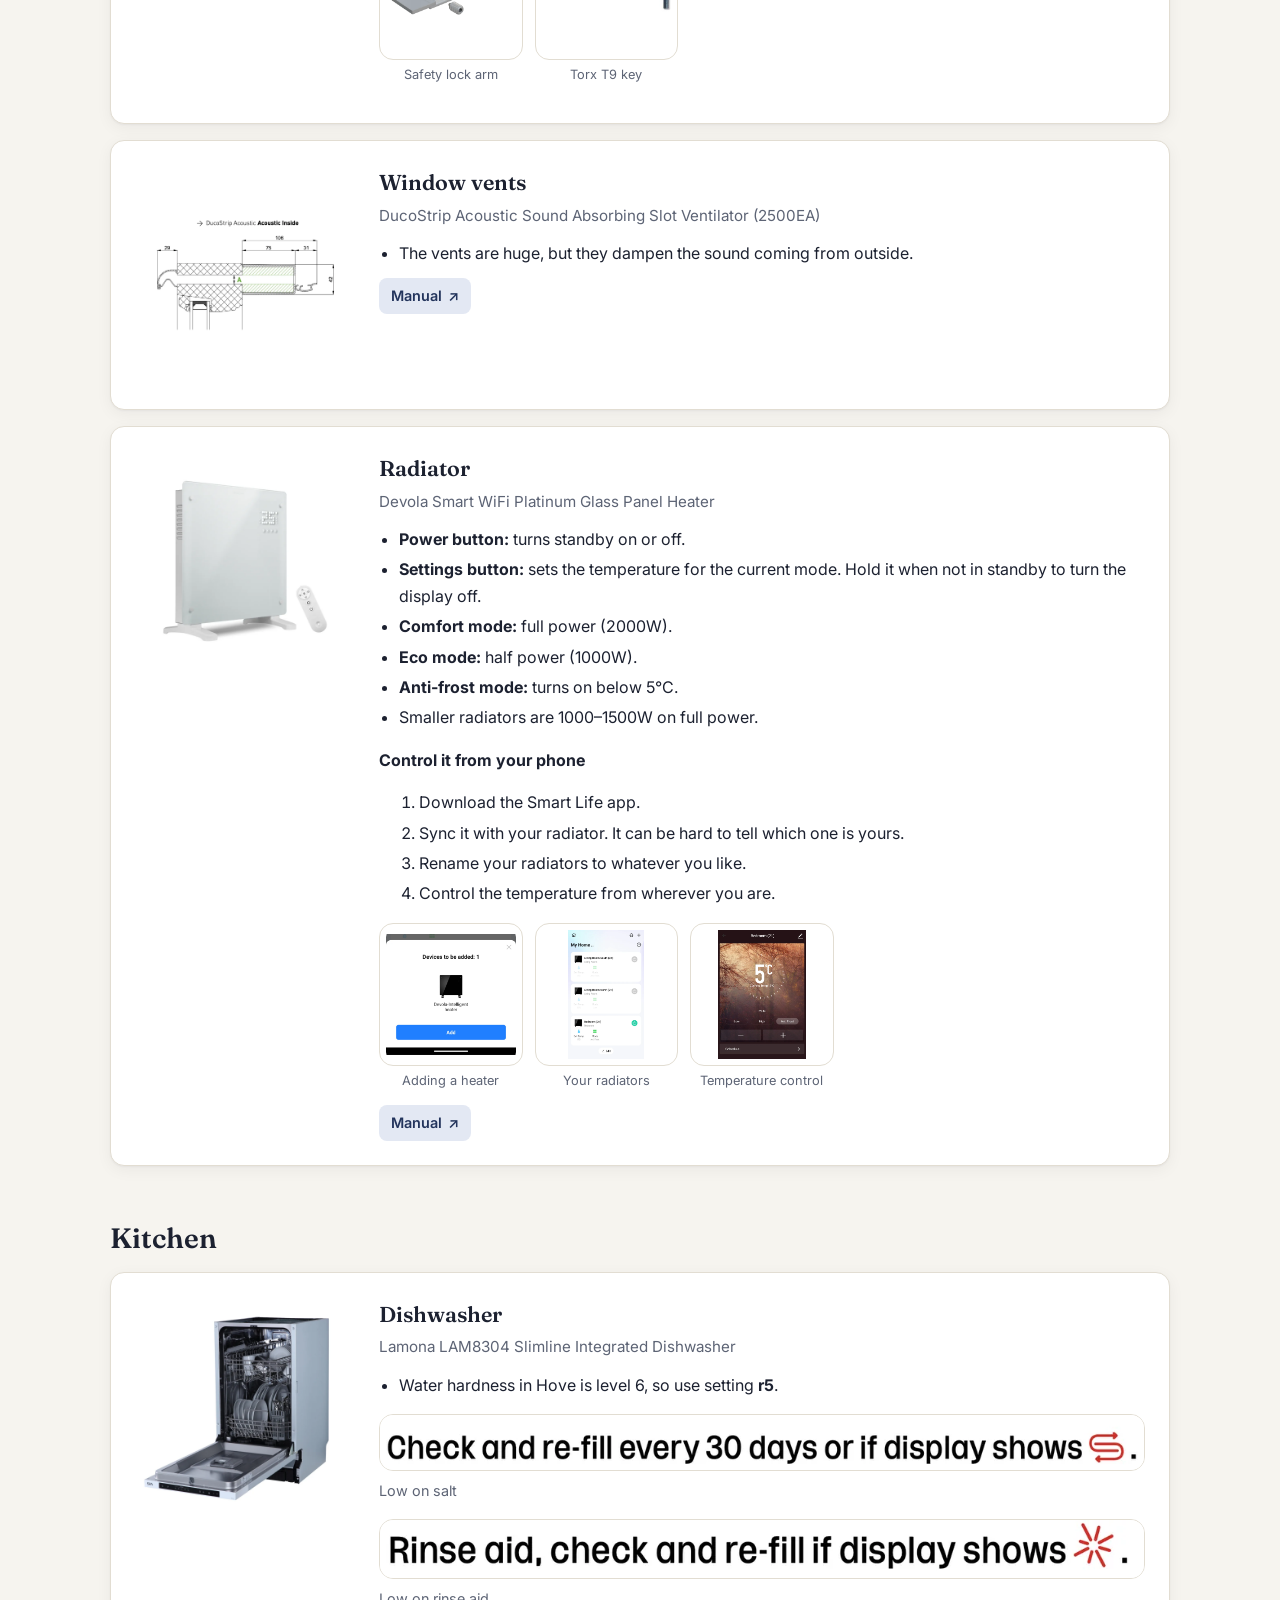
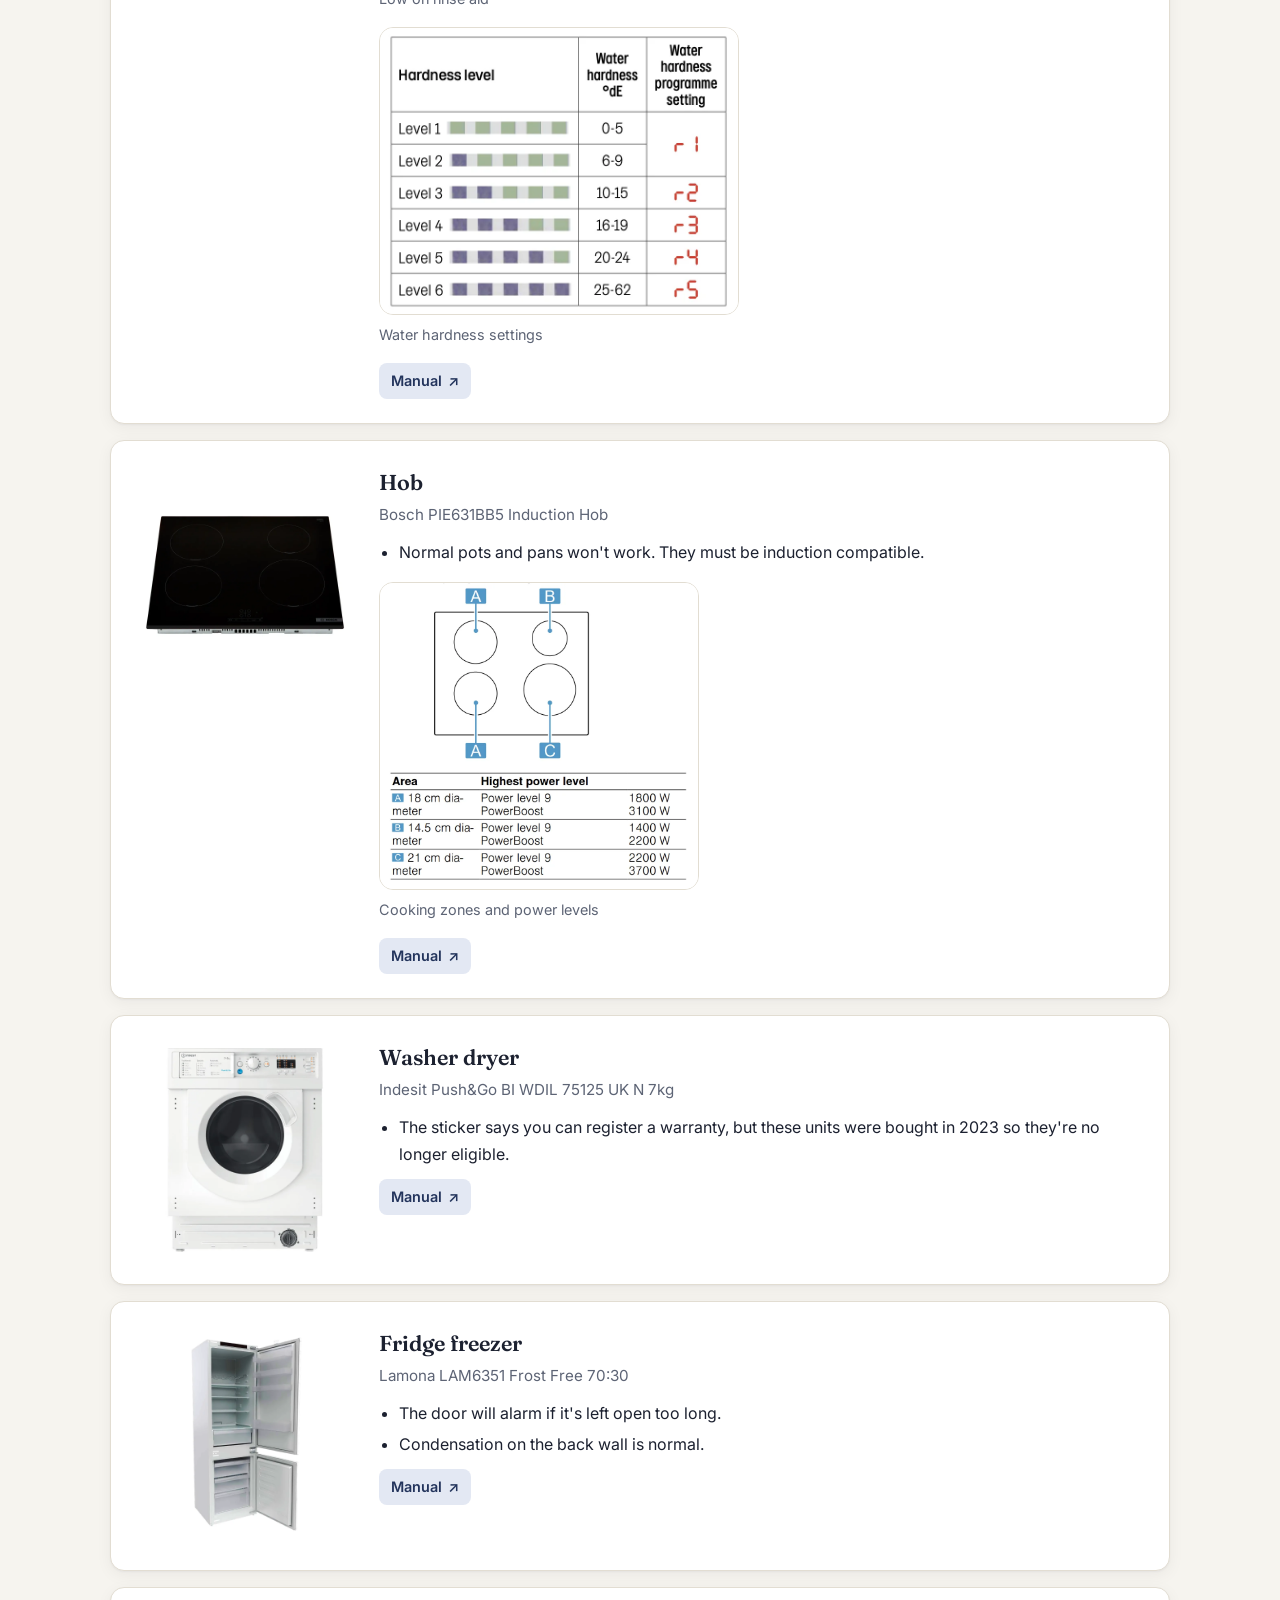
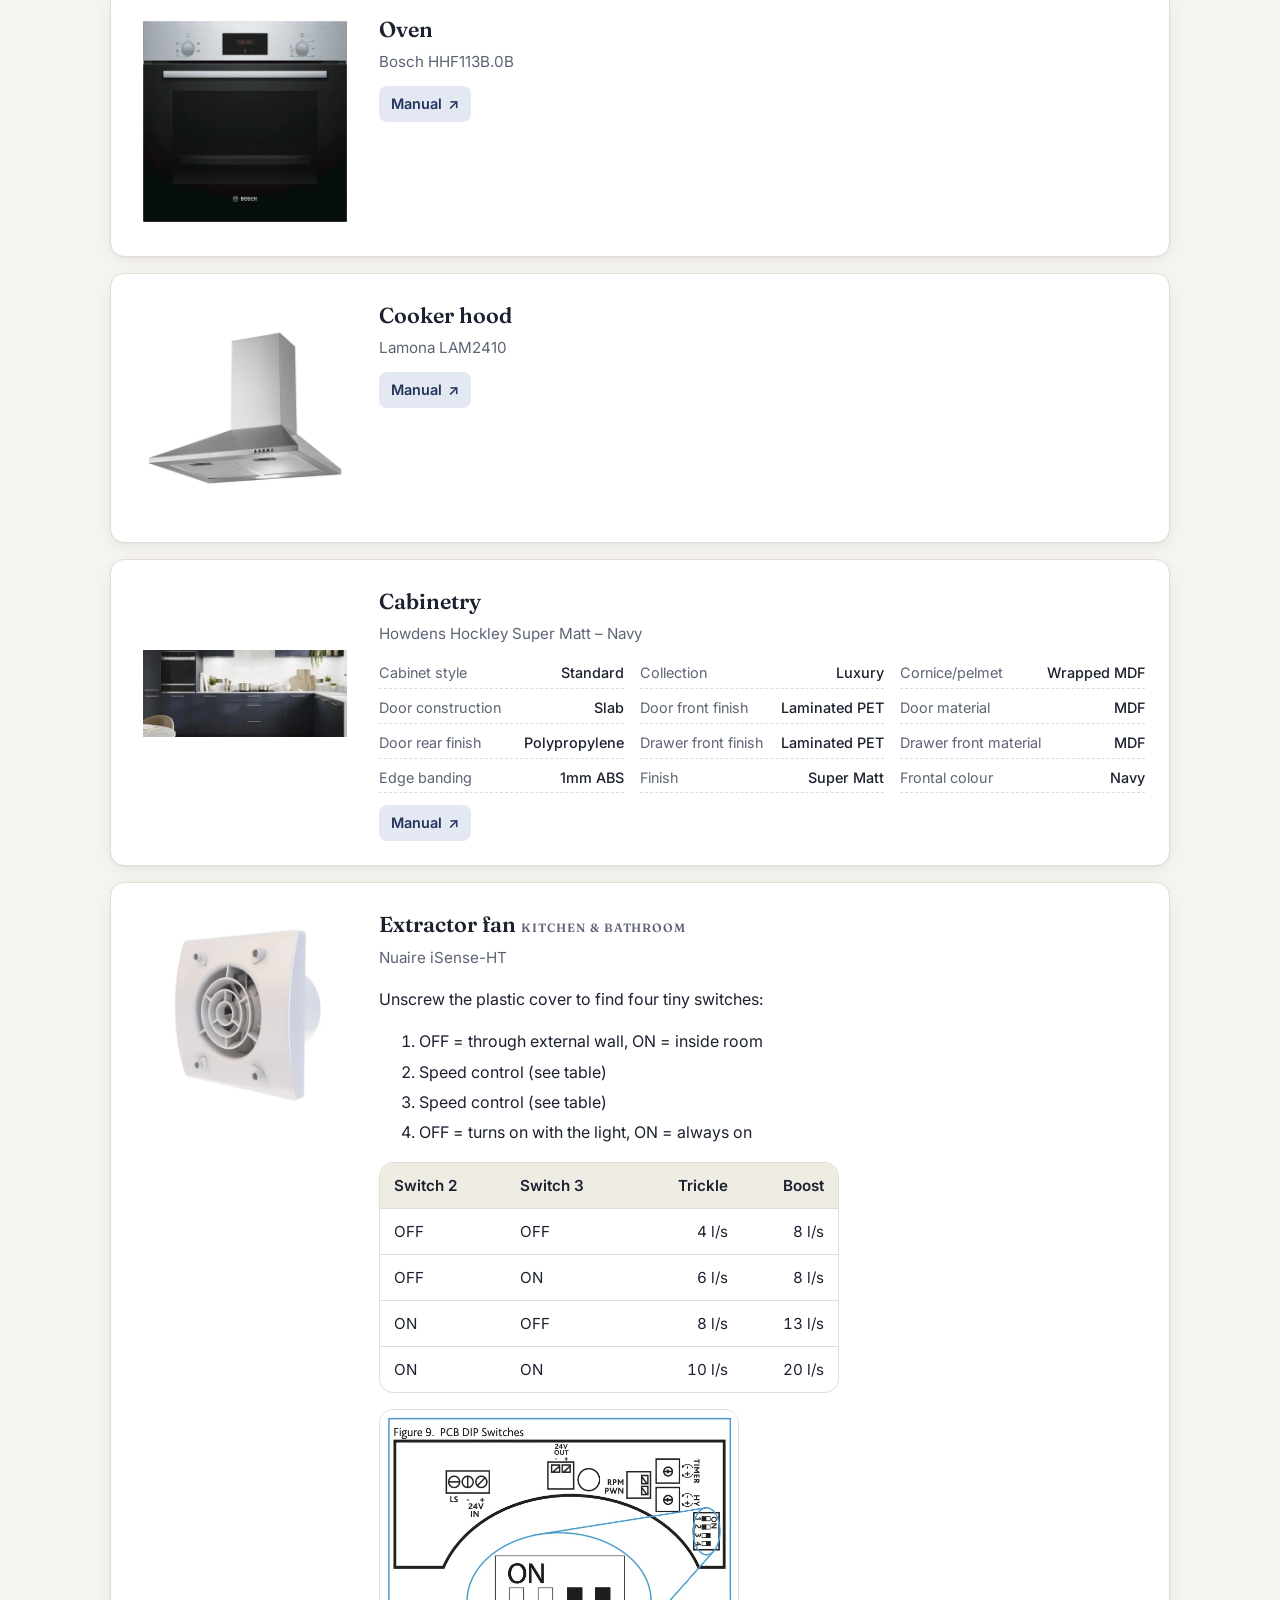
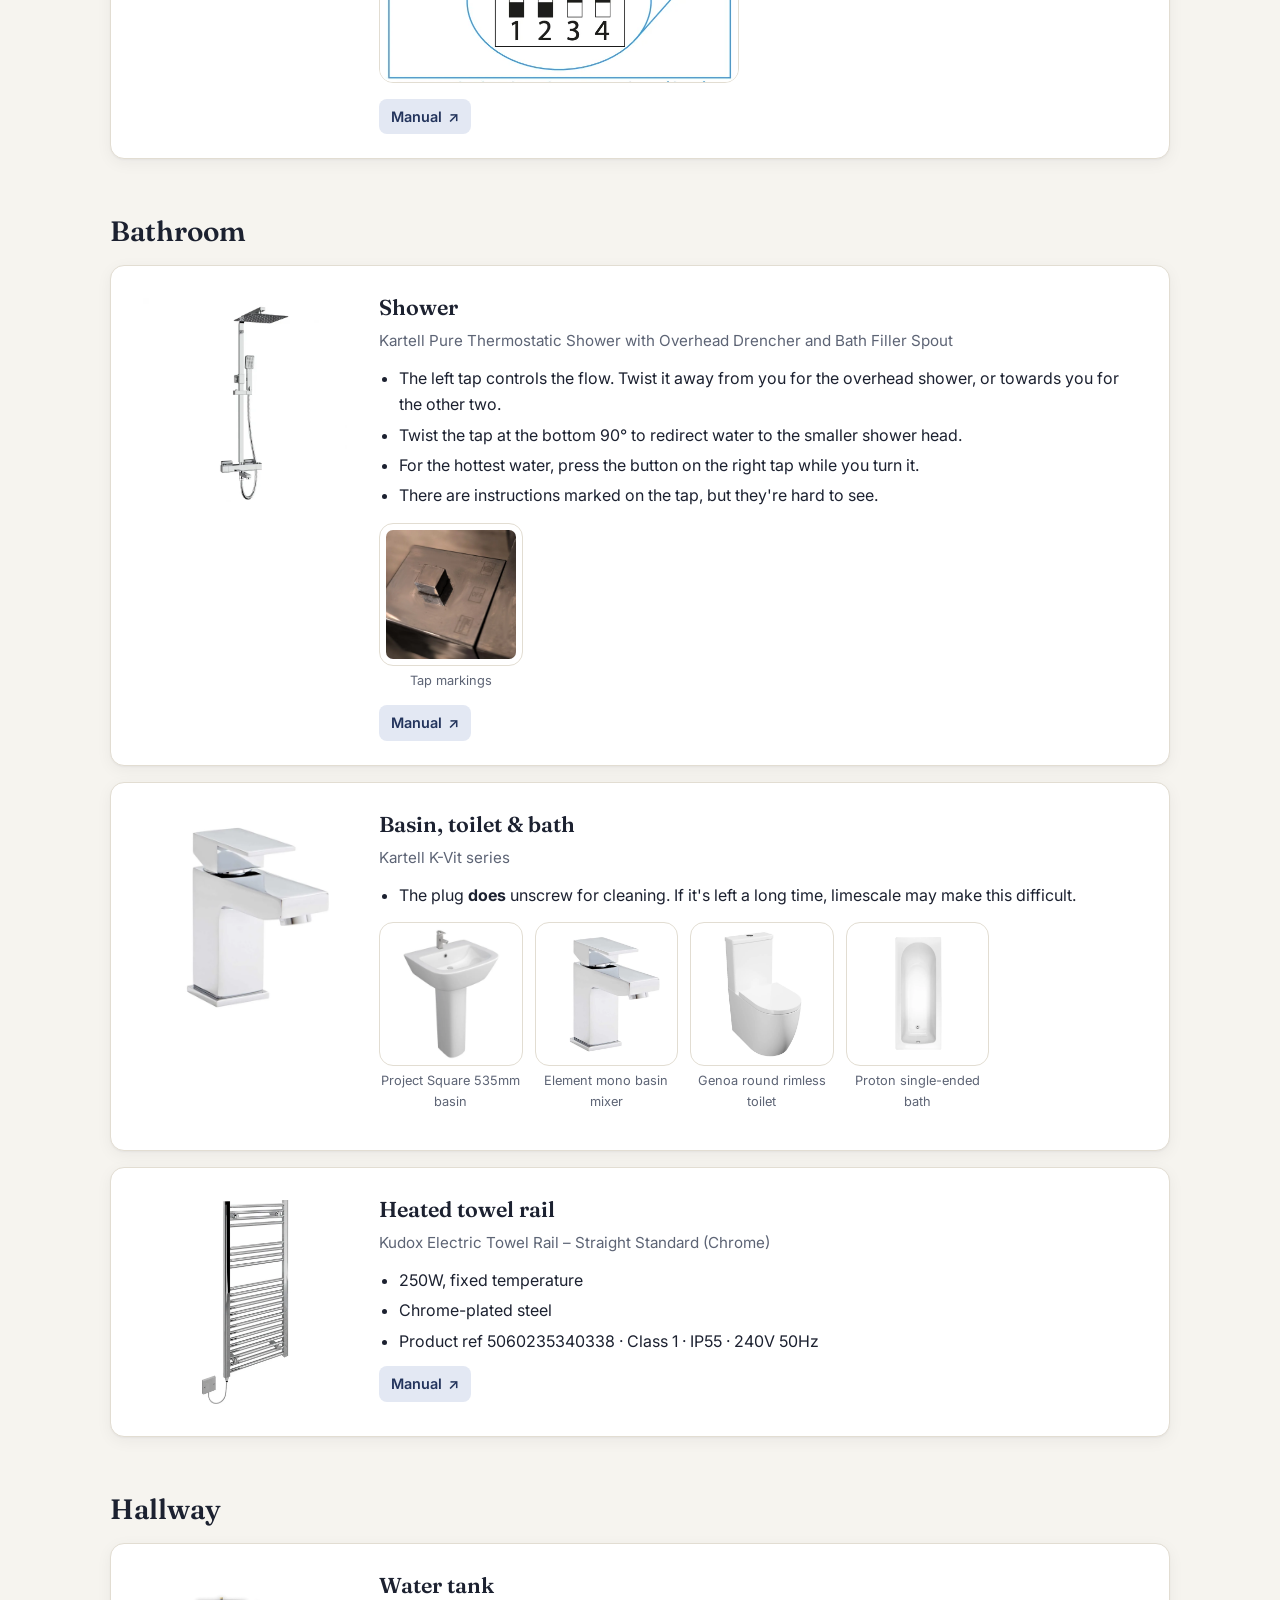
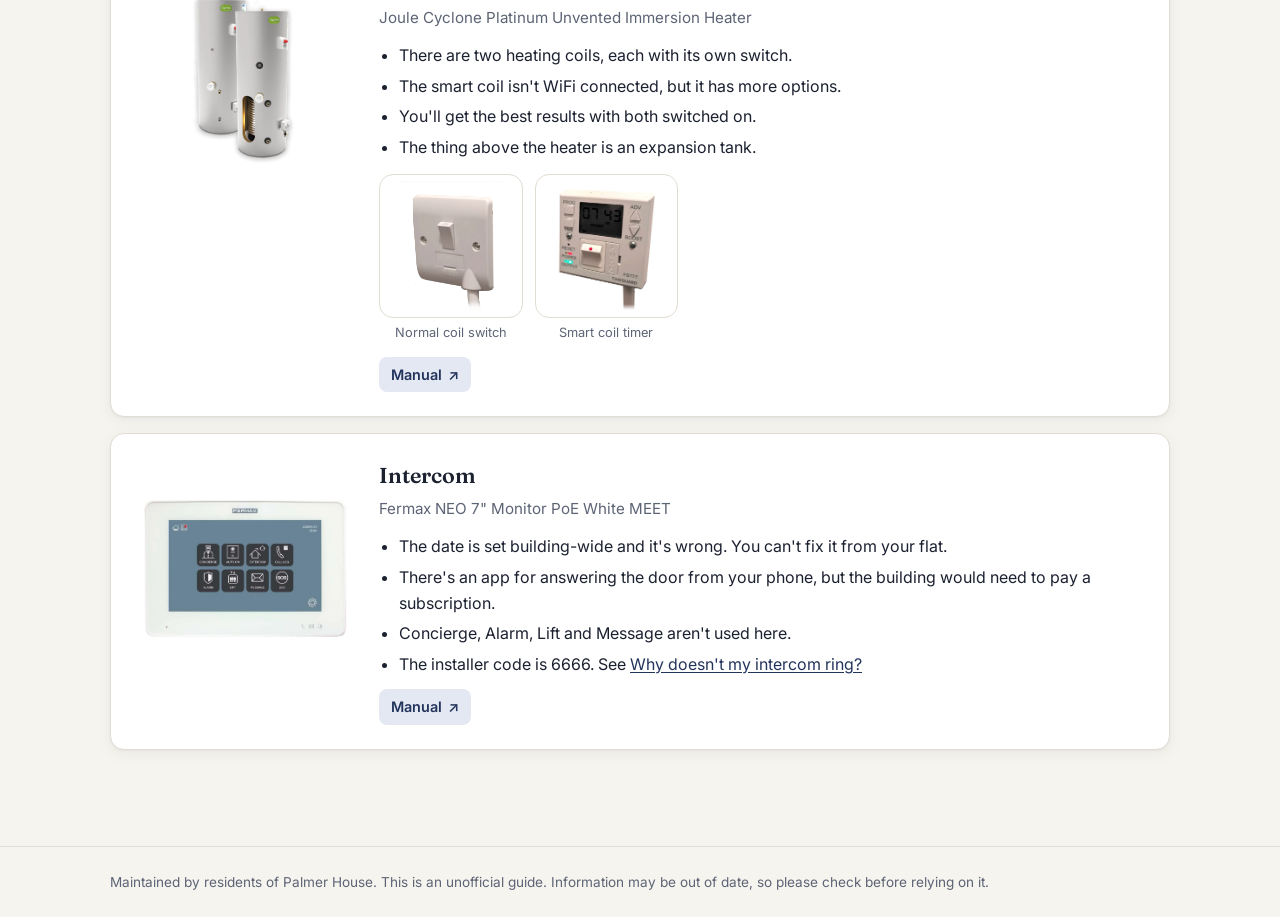
==== commit 711f8d03: "Shorten the tap markings caption Co-Authored-By: Claude Opus 5.5 <noreply@anthropic.com>" ====
--- a/appliances.html
+++ b/appliances.html
@@ -270,7 +270,7 @@
           <li>There are instructions marked on the tap, but they're hard to see.</li>
         </ul>
         <div class="thumbs">
-          <figure><a href="assets/img/shower-tap-markings.webp"><img src="assets/img/shower-tap-markings.webp" alt="Markings engraved on the shower tap: overhead shower, off, and hand shower" loading="lazy"></a><figcaption>Tap markings: overhead, off, hand shower. Tap to enlarge.</figcaption></figure>
+          <figure><a href="assets/img/shower-tap-markings.webp"><img src="assets/img/shower-tap-markings.webp" alt="Markings engraved on the shower tap: overhead shower, off, and hand shower" loading="lazy"></a><figcaption>Tap markings</figcaption></figure>
         </div>
         <a class="manual" href="assets/manuals/kartell-pure-shower.pdf">Manual</a>
       </div>
